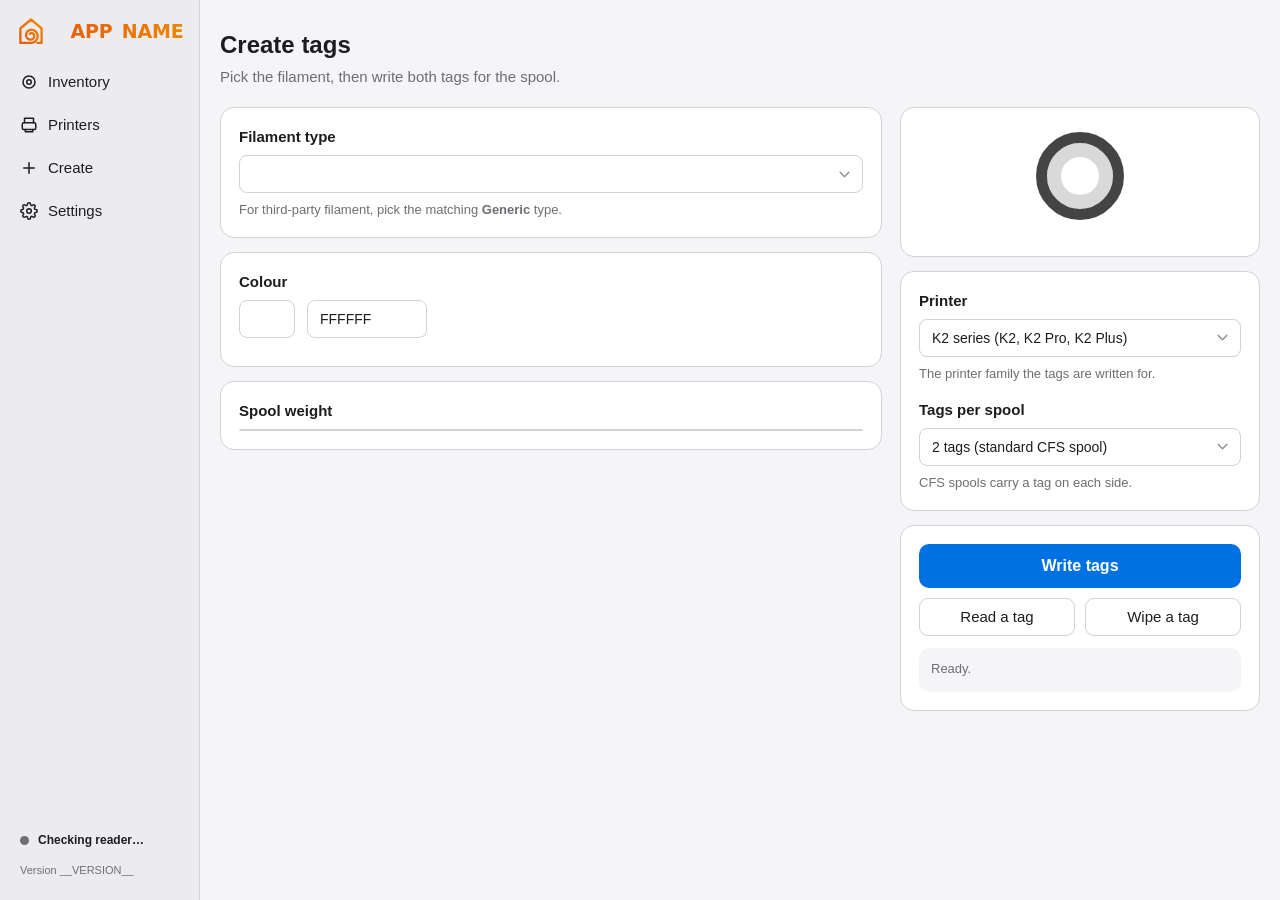
==== web/index.html @ 7357eb87 "2.7.2: Phone access in the self-test; Windows firewall note" ====
<!DOCTYPE html>
<html lang="en"><head><meta charset="utf-8">
<title>__APP_NAME__</title>
<meta name="viewport" content="width=device-width,initial-scale=1">
<link rel="stylesheet" href="style.css?v=__VERSION__">
<link rel="icon" type="image/png" href="img/icon.png">
</head><body><div class="app">
<nav>
  <div class="brand"><svg class="mark" viewBox="252 262 520 520" aria-hidden="true"><defs><linearGradient id="markGrad" x1="0" y1="1" x2="1" y2="0"><stop offset="0" class="g0"/><stop offset="1" class="g1"/></linearGradient></defs><path d="M488.5 579.6 L490.2 577.7 L492.1 575.8 L494.1 574.0 L496.3 572.3 L498.6 570.7 L501.0 569.3 L503.6 568.1 L506.3 567.0 L509.1 566.0 L512.0 565.2 L515.0 564.7 L518.0 564.3 L521.1 564.1 L524.3 564.1 L527.5 564.3 L530.7 564.8 L533.9 565.4 L537.1 566.3 L540.3 567.4 L543.4 568.7 L546.5 570.3 L549.5 572.0 L552.5 574.0 L555.3 576.2 L558.0 578.6 L560.6 581.2 L563.0 583.9 L565.3 586.9 L567.4 590.1 L569.3 593.4 L571.0 596.8 L572.5 600.5 L573.8 604.2 L574.8 608.0 L575.6 612.0 L576.2 616.0 L576.5 620.1 L576.5 624.3 L576.2 628.5 L575.7 632.7 L574.9 636.9 L573.8 641.1 L572.5 645.3 L570.8 649.3 L568.9 653.4 L566.7 657.3 L564.3 661.1 L561.6 664.8 L558.6 668.3 L555.3 671.7 L551.9 674.8 L548.2 677.8 L544.3 680.6 L540.1 683.1 L535.8 685.4 L531.3 687.4 L526.7 689.1 L521.9 690.5 L517.0 691.7 L512.0 692.5 L506.9 693.0 L501.7 693.2 L496.5 693.1 L491.3 692.6 L486.1 691.8 L480.9 690.6 L475.7 689.1 L470.6 687.3 L465.6 685.1 L460.7 682.6 L456.0 679.7 L451.3 676.6 L446.9 673.1 L442.7 669.3 L438.7 665.3 L434.9 660.9 L431.4 656.3 L428.2 651.4 L425.2 646.4 L422.6 641.0 L420.3 635.5 L418.3 629.9 L416.7 624.0 L415.5 618.1 L414.6 612.0 L414.1 605.8 L414.1 599.6 L414.4 593.4 L415.1 587.1 L416.2 580.9 L417.7 574.7 L419.6 568.5 L421.9 562.5 L424.7 556.6 L427.8 550.8 L431.3 545.2 L435.1 539.8 L439.3 534.6 L443.9 529.7 L448.8 525.0 L454.0 520.7 L459.6 516.6 L465.4 512.9 L471.4 509.5 L477.7 506.6 L484.3 504.0 L491.0 501.8 L497.8 500.0 L504.9 498.6 L512.0 497.8 L519.2 497.3 L526.5 497.3 L533.8 497.8 L541.1 498.7 L548.3 500.1 L555.5 502.0 L562.7 504.3 L569.6 507.1 L576.5 510.4 L583.1 514.1 L589.6 518.2 L595.8 522.8 L601.7 527.8 L607.3 533.2 L612.6 538.9 L617.6 545.0 L622.2 551.4 L626.4 558.2 L630.2 565.2 L633.5 572.5 L636.4 580.1 L638.8 587.8 L640.8 595.7 L642.2 603.8 L643.1 612.0 L643.5 620.3 L643.4 628.6 L642.8 636.9 L641.6 645.3 L639.9 653.6 L637.7 661.8 L634.9 669.8 L631.6 677.8 L627.8 685.5 L623.5 693.0 L618.8 700.3 L613.5 707.3 L607.8 714.0 L601.6 720.3 L595.0 726.3 L588.0 731.8 L580.7 737.0 L573.0 741.6 L565.0 745.8 L556.7 749.5 L548.1 752.7 L539.4 755.4 L530.4 757.5 L521.3 759.0 L512.0 760.0 L300 760 L300 470 L512 292 L724 470 L724 760 L640 760"/></svg><span class="word">__APP_NAME__</span></div>
  <button data-view="inventory"><svg viewBox="0 0 24 24" fill="none" stroke="currentColor" stroke-width="2" stroke-linecap="round"><circle cx="12" cy="12" r="8"/><circle cx="12" cy="12" r="3"/></svg>Inventory<span class="badge" id="badge" hidden></span></button>
  <button data-view="printer"><svg viewBox="0 0 24 24" fill="none" stroke="currentColor" stroke-width="2" stroke-linecap="round" stroke-linejoin="round"><path d="M6 9V3h12v6"/><rect x="3" y="9" width="18" height="9" rx="2"/><path d="M7 18v3h10v-3"/></svg>Printers<span class="badge" id="pbadge" hidden></span></button>
  <button data-view="create"><svg viewBox="0 0 24 24" fill="none" stroke="currentColor" stroke-width="2" stroke-linecap="round"><path d="M12 5v14M5 12h14"/></svg>Create</button>
  <button data-view="settings"><svg viewBox="0 0 24 24" fill="none" stroke="currentColor" stroke-width="2" stroke-linecap="round" stroke-linejoin="round"><circle cx="12" cy="12" r="3"/><path d="M19.4 15a1.65 1.65 0 0 0 .33 1.82l.06.06a2 2 0 1 1-2.83 2.83l-.06-.06a1.65 1.65 0 0 0-1.82-.33 1.65 1.65 0 0 0-1 1.51V21a2 2 0 1 1-4 0v-.09A1.65 1.65 0 0 0 9 19.4a1.65 1.65 0 0 0-1.82.33l-.06.06a2 2 0 1 1-2.83-2.83l.06-.06A1.65 1.65 0 0 0 4.68 15a1.65 1.65 0 0 0-1.51-1H3a2 2 0 1 1 0-4h.09A1.65 1.65 0 0 0 4.6 9a1.65 1.65 0 0 0-.33-1.82l-.06-.06a2 2 0 1 1 2.83-2.83l.06.06A1.65 1.65 0 0 0 9 4.6a1.65 1.65 0 0 0 1-1.51V3a2 2 0 1 1 4 0v.09a1.65 1.65 0 0 0 1 1.51 1.65 1.65 0 0 0 1.82-.33l.06-.06a2 2 0 1 1 2.83 2.83l-.06.06A1.65 1.65 0 0 0 19.4 9a1.65 1.65 0 0 0 1.51 1H21a2 2 0 1 1 0 4h-.09a1.65 1.65 0 0 0-1.51 1z"/></svg>Settings</button>
  <button class="support" id="support" hidden title="Support Spoolhouse on Buy Me a Coffee"><img src="img/bmc-button.svg" alt="Buy me a beer"></button>
  <div class="reader" id="reader"><span class="rdot"></span><div><div class="rt">Checking reader…</div><div class="rn"></div></div></div>
  <div class="ver"><button class="verbtn" id="aboutLink" title="About __APP_NAME__">Version __VERSION__</button><button class="updlink" id="updLink" hidden>Update available</button></div>
</nav>

<section class="view" id="view-create"><div class="wrap cwrap">
<h1>Create tags</h1>
<p class="sub">Pick the filament, then write both tags for the spool.</p>
<div class="cgrid">
<div class="cmain">
  <div class="card">
    <label class="h" for="mat">Filament type</label>
    <select id="mat" class="matsel"></select>
    <p class="mute" style="margin:8px 0 0">For third-party filament, pick the matching <b>Generic</b> type.</p>
  </div>

  <div class="card">
    <label class="h">Colour</label>
    <div class="row">
      <input type="color" id="picker" value="#ffffff">
      <input type="text" id="hex" value="FFFFFF" maxlength="7" style="max-width:120px">
      <span class="mute" id="cname"></span>
    </div>
    <div class="swatches" id="sw"></div>
  </div>

  <div class="card">
    <label class="h">Spool weight</label>
    <div class="seg" id="wt"></div>
  </div>
</div>

<div class="cside">
  <div class="card">
    <div class="preview">
      <div class="spool" id="spool"></div>
      <div><div id="sumMat" style="font-weight:600"></div><div class="mute" id="sumRest"></div></div>
    </div>
  </div>

  <div class="card">
    <div class="grid2 csettings">
      <div><label class="h" for="printer">Printer</label>
        <select id="printer"><option value="K2">K2 series (K2, K2 Pro, K2 Plus)</option><option value="K1">K1 series</option><option value="HI">Hi</option></select>
        <p class="mute" style="margin:8px 0 0">The printer family the tags are written for.</p></div>
      <div><label class="h" for="count">Tags per spool</label>
        <select id="count"><option value="2">2 tags (standard CFS spool)</option><option value="1">1 tag</option></select>
        <p class="mute" style="margin:8px 0 0">CFS spools carry a tag on each side.</p></div>
    </div>
  </div>

  <div class="card">
    <button class="big" id="write">Write tags</button>
    <div class="minor"><button id="read">Read a tag</button><button id="fmt">Wipe a tag</button></div>
    <button class="cancel" hidden>Cancel</button>
    <div id="status" class="status mute" style="margin-top:12px">Ready.</div>
    <button class="btn pri" id="addInv" style="width:100%;margin-top:10px" hidden>Add this spool to inventory</button>
  </div>
</div>
</div>
</div></section>

<section class="view" id="view-inventory" hidden><div class="wrap wide">
<div class="head">
  <div><h1>Inventory</h1><p class="sub" style="margin:0">Scan a spool to add it or update what's left.</p></div>
  <div class="actions"><button class="btn" id="shopBtn">Shopping list<span class="badge" id="shopCount" hidden></span></button><button class="btn pri" id="scan">Scan spool</button></div>
</div>
<button class="cancel" hidden style="margin:0 0 10px">Cancel</button>
<div id="istatus" class="status mute" style="margin-bottom:14px" hidden></div>
<div class="statsnote" id="statsNote" hidden><span id="statsNoteText"></span><button class="fclear" id="statsClear">Show all</button></div>
<div class="stats" id="stats">
  <div class="stat"><div class="k">Spools in stock</div><div class="v" id="stCount">0</div><div class="s" id="stCountSub"></div></div>
  <div class="stat"><div class="k">Filament left</div><div class="v" id="stLeft">0 kg</div><div class="s" id="stLeftSub"></div></div>
  <div class="stat"><div class="k">Value left</div><div class="v" id="stValue">—</div><div class="s" id="stValueSub"></div></div>
  <div class="stat"><div class="k">Total spent</div><div class="v" id="stSpent">—</div><div class="s" id="stSpentSub"></div></div>
  <div class="stat"><div class="k">Filament used</div><div class="v" id="stUsed">0 kg</div><div class="s" id="stUsedSub"></div></div>
  <div class="stat"><div class="k">Cost used</div><div class="v" id="stUsedCost">—</div><div class="s" id="stUsedCostSub"></div></div>
</div>
<div class="alerts" id="alerts" hidden>
  <div class="alhead"><h3 id="alTitle">Running low</h3>
    <label class="mute">Alert when a filament drops below<input type="number" id="lowG" min="0" step="50">g</label></div>
  <div id="alertList"></div>
</div>
<div class="toolbar">
  <input type="search" id="q" placeholder="Search type, brand, colour, shop, notes…  (⌘F)">
  <div class="seg" id="mode"><button data-m="spools">Spools</button><button data-m="groups">By filament</button></div>
  <label><input type="checkbox" id="hideEmpty" checked> Hide empty</label>
  <button class="btn" id="selectBtn">Select</button>
</div>
<div class="filters" id="filters"></div>
<div class="chiprow" id="chipRow" hidden><button class="filterchip" id="groupChip"></button></div>
<div class="list" id="list"></div>
<div style="text-align:center;margin-top:12px"><button class="link" id="trashLink" hidden></button></div>
</div></section>

<section class="view" id="view-printer" hidden><div class="wrap xwide">
<div id="pList">
  <div class="head">
    <div><h1>Printers</h1><p class="sub" style="margin:0">Add your Creality printers to see what's loaded and track filament use.</p></div>
    <div class="actions"><button class="btn pri" id="pAdd">+ Add printer</button></div>
  </div>
  <div class="pcards" id="pCards"></div>
</div>
<div id="pDetail" hidden>
  <button class="backlink" id="pBack">‹ All printers</button>
  <div class="head">
    <div><h1 id="pdName">Printer</h1><p class="sub" style="margin:0" id="pdMeta"></p></div>
    <div class="actions"><button class="btn" id="pEdit">Edit</button><button class="btn" id="pRefresh">Refresh</button></div>
  </div>
  <div class="card"><div class="pstatus" id="pStatus" style="margin:0">Connecting…</div></div>
  <div id="pSlots"></div>
  <div class="card" id="pFit">
    <div class="fithead"><label class="h" style="margin:0" id="fitTitle">Will it fit?</label>
      <div class="fitpick"><select id="fitFile"><option value="">Check a print file on the printer…</option></select></div></div>
    <div class="mute" id="fitNote" style="margin-top:8px">Pick a file you've sent to the printer to check your loaded spools have enough of each colour before you start it.</div>
    <div id="fitRows"></div>
    <div id="fitFileBox" hidden>
      <div class="fitsub" id="fitFileTitle"></div>
      <div class="mute" id="fitFileNote"></div>
      <div id="fitFileRows"></div>
    </div>
  </div>
  <div class="card coll" id="pUsageCard" data-key="usage" hidden>
    <button class="collhead" type="button" aria-expanded="false"><svg class="chev" viewBox="0 0 12 8"><path d="M1 1.5l5 5 5-5" fill="none" stroke="currentColor" stroke-width="1.6" stroke-linecap="round" stroke-linejoin="round"/></svg><span class="ct">Recent usage</span><span class="collsum" id="pUsageSum"></span></button>
    <div class="collbody"><div class="scroll"><table class="tbl" id="pUsage"></table></div></div>
  </div>
  <div class="card coll" id="pLogCard" data-key="log" hidden>
    <button class="collhead" type="button" aria-expanded="false"><svg class="chev" viewBox="0 0 12 8"><path d="M1 1.5l5 5 5-5" fill="none" stroke="currentColor" stroke-width="1.6" stroke-linecap="round" stroke-linejoin="round"/></svg><span class="ct">Print log</span><span class="collsum" id="pLogSum"></span></button>
    <div class="collbody">
    <div class="logbar">
      <div class="seg" id="logMode"><button data-m="all">All prints</button><button data-m="needs">Needs attention<span class="cnt" id="logNeeds" hidden></span></button></div>
      <span class="mute" id="logMonth" style="font-size:13px"></span>
      <span class="sp" style="flex:1"></span><button class="fclear" id="pLogRefresh">Refresh</button></div>
    <div class="scroll"><table class="tbl" id="pLog"></table></div>
    <div style="text-align:center;margin-top:10px"><button class="btn sm" id="pLogMore" hidden>Load older prints</button></div>
    <p class="mute" style="margin:10px 0 0">Grams are estimated from filament length (1.75 mm) and the material's density. "From" shows which spools each print was charged to. "Needs attention" lists prints not yet charged to a spool: use Charge to pick the spool(s), or Skip if your spool amounts already include it. Edit fixes any print's charges.</p>
    </div>
  </div>
</div>
</div></section>

<section class="view" id="view-settings" hidden><div class="wrap">
<h1>Settings</h1>
<p class="sub">How the app runs, and keeping your data safe.</p>

<div class="card">
  <label class="h">Running in the background</label>
  <p class="mute" id="appNotNative" style="margin:0" hidden>These options are only available in the app, not in a browser.</p>
  <div class="setrow"><div><div class="stt" data-win="Keep running in the system tray">Keep tracking in the menu bar</div>
    <div class="mute" data-win="Closing the window leaves Spoolhouse running from its icon in the system tray (by the clock), so printer usage keeps coming off your stock. Use Quit in the tray icon's menu to stop it completely.">Closing the window leaves the app running from its icon in the menu bar, so printer usage keeps coming off your stock. Use Quit (⌘Q) to stop it completely.</div></div>
    <label class="switch"><input type="checkbox" id="setMenubar"><span></span></label></div>
  <div class="setrow"><div><div class="stt" data-win="Start with Windows">Open at login</div>
    <div class="mute" id="loginNote" data-win="Starts quietly in the system tray when you sign in to Windows, so tracking never stops.">Starts quietly in the menu bar when you log in to your Mac, so tracking never stops.</div></div>
    <label class="switch"><input type="checkbox" id="setLogin"><span></span></label></div>
</div>

<div class="card">
  <label class="h">Notifications and alerts</label>
  <p class="mute" id="ntNotNative" style="margin:0" hidden>Notifications are available in the app, not in a browser.</p>
  <div id="ntKinds"></div>
  <div class="setrow"><div><div class="stt">CFS humidity limit</div><div class="mute">Warn when a CFS unit's humidity goes above this. Most filament prints best kept below 40–50%.</div></div>
    <div style="display:flex;align-items:center;gap:8px"><input type="number" id="ntHum" min="20" max="90" step="1" style="width:84px"><span class="mute">%</span></div></div>
  <div class="setrow"><div><div class="stt">Test</div><div class="mute" data-win="Notifications come from the Spoolhouse icon in the system tray. If nothing appears, check Settings → System → Notifications, and that Do not disturb is off.">macOS asks once whether __APP_NAME__ may send notifications. If nothing appears, check System Settings → Notifications.</div></div>
    <button class="btn" id="ntTest">Send a test notification</button></div>
</div>

<div class="card">
  <label class="h">Phone access</label>
  <p class="mute" style="margin:0 0 6px" data-win="Use your inventory and printers from the Spoolhouse phone app, over your home Wi-Fi. The connection is encrypted, and only phones you pair can connect. When you switch it on, Windows may ask whether Spoolhouse can use the network: tick &lt;b&gt;Private networks&lt;/b&gt; and click &lt;b&gt;Allow&lt;/b&gt;.">Use your inventory and printers from the Spoolhouse phone app, over your home Wi-Fi.
    The connection is encrypted, and only phones you pair can connect.</p>
  <div class="setrow"><div><div class="stt">Let paired phones connect</div>
    <div class="mute" id="phStatus">Off</div></div>
    <label class="switch"><input type="checkbox" id="phOn"><span></span></label></div>
  <div class="setrow" id="phPairRow" hidden><div><div class="stt">Pair a phone</div>
    <div class="mute">Shows a QR code to scan with the phone app.</div></div>
    <button class="btn" id="phPair">Pair a phone…</button></div>
  <div id="phPhones"></div>
</div>

<div class="card">
  <label class="h">Updates</label>
  <div class="setrow"><div><div class="stt">Check for updates automatically</div>
    <div class="mute">Once a day, asks GitHub whether a newer version is out. Nothing about you or your data is sent.</div></div>
    <label class="switch"><input type="checkbox" id="upAuto"><span></span></label></div>
  <div class="setrow"><div style="min-width:0"><div class="stt">You have version __VERSION__</div><div class="mute" id="upStatus"></div></div>
    <button class="btn" id="upCheck">Check now</button></div>
  <div class="setrow"><div><div class="stt">About __APP_NAME__</div><div class="mute">Credits, licence, source code and how to report a problem.</div></div>
    <button class="btn" id="aboutBtn">About…</button></div>
</div>

<div class="card">
  <label class="h">Automatic backups</label>
  <p class="mute" style="margin:0 0 6px" data-win="Back up to a folder on a schedule: a NAS share, an external drive or a cloud-synced folder. For a NAS, map it as a network drive first (File Explorer → This PC → Map network drive, e.g. \\nas\backups) and tick &quot;Reconnect at sign-in&quot;. Backups pause while it isn't connected and catch up when it is.">Back up to a folder on a schedule: a NAS share, an external drive or a cloud-synced folder. For a NAS, connect to the share in Finder first (Go → Connect to Server, e.g. smb://nas.local/backups) and tick "Remember this password". Backups pause while it isn't connected and catch up when it is.</p>
  <div class="setrow"><div style="min-width:0"><div class="stt">Folder</div><div class="mute" id="bkDir" style="word-break:break-all">Not set</div></div>
    <button class="btn" id="bkChoose">Choose folder…</button></div>
  <div class="setrow"><div><div class="stt">How often</div></div>
    <div style="width:220px"><select id="bkFreq"><option value="off">Off</option><option value="daily">Every day</option><option value="weekly">Every week</option></select></div></div>
  <div class="setrow"><div><div class="stt">Keep</div><div class="mute">Older backups in that folder are removed. Other files are never touched.</div></div>
    <div style="width:220px"><select id="bkKeep"><option value="7">Last 7 backups</option><option value="14">Last 14 backups</option><option value="30">Last 30 backups</option><option value="90">Last 90 backups</option></select></div></div>
  <div class="setrow"><div style="min-width:0"><div class="stt">Status</div><div class="mute" id="bkStatus"></div></div>
    <button class="btn" id="bkRunNow">Back up now</button></div>
</div>

<div class="card">
  <label class="h">Backup and restore</label>
  <div class="setrow"><div><div class="stt">Save a backup</div><div class="mute">A copy of everything (spools, printers, usage and settings) in one file.</div></div>
    <button class="btn" id="bkSave">Save backup…</button></div>
  <div class="setrow"><div><div class="stt">Restore from a backup</div><div class="mute">Replaces your current data. A copy of what you have now is saved first, just in case.</div></div>
    <button class="btn" id="bkRestore">Restore…</button></div>
  <div class="setrow"><div style="min-width:0"><div class="stt">Where your data lives</div><div class="mute" id="bkDb" style="word-break:break-all"></div></div></div>
</div>

<div class="card">
  <label class="h">Export to a spreadsheet</label>
  <div class="setrow"><div><div class="stt">Spools</div><div class="mute">Every spool with its type, colour, amounts, cost and shop (CSV, opens in Excel or Numbers).</div></div>
    <button class="btn" id="exSpools">Export spools…</button></div>
  <div class="setrow"><div><div class="stt">Print usage</div><div class="mute">Every charge from your printers: date, print, spool, grams and cost.</div></div>
    <button class="btn" id="exUsage">Export usage…</button></div>
</div>
</div></section>
</div>

<div class="updcard" id="updCard" role="status" hidden>
  <div class="updtitle" id="updTitle"></div>
  <div class="mute" id="updText"></div>
  <div class="updbtns"><button class="btn sm pri" id="updGet">Download</button><button class="btn sm" id="updLater">Later</button><button class="btn sm" id="updSkip">Skip this version</button></div>
</div>

<div class="selbar" id="selbar" hidden>
  <span class="n" id="selCount">0 selected</span>
  <button class="btn" id="selAll">Select all</button>
  <button class="btn del" id="selDelete" disabled>Delete</button>
  <button class="btn" id="selDone">Done</button>
</div>



<div class="overlay" id="phoneSheet" hidden>
  <div class="sheet pairsheet" role="dialog" aria-modal="true" aria-labelledby="phTitle">
    <h2 id="phTitle">Pair a phone</h2>
    <p class="mute" id="phIntro">In the Spoolhouse phone app, tap <b>Connect to your computer</b> and scan this code.</p>
    <div class="qr" id="phQr"></div>
    <div class="pairmanual mute" id="phManual"></div>
    <p class="pairdone" id="phDone" hidden></p>
    <div class="foot"><span class="sp"></span><button class="btn pri" id="phClose">Close</button></div>
  </div>
</div>

<div class="overlay" id="aboutSheet" hidden>
  <div class="sheet about" role="dialog" aria-modal="true" aria-labelledby="abTitle">
    <img class="abicon" src="img/icon.png" alt="" width="112" height="112">
    <h2 id="abTitle" class="abname">__APP_NAME__</h2>
    <div class="abver">Version __VERSION__</div>
    <p class="abtag">Filament inventory for Creality CFS. Free and open source.</p>
    <div class="ablinks">
      <button class="linkbtn" data-link="site">spoolhouse.app</button>
      <button class="linkbtn" data-link="source">Source code on GitHub</button>
      <button class="linkbtn" data-link="issues">Report a problem</button>
    </div>
    <p class="abcredit">The CFS tag format comes from the reverse-engineering work in
      <button class="linkbtn" data-link="credits">DnG-Crafts/K2-RFID</button>. Thank you!</p>
    <p class="abcredit mute">Licensed under the <button class="linkbtn" data-link="licence">GNU GPL v3.0</button>.
      Not affiliated with or endorsed by Creality.</p>
    <button class="abbmc" id="abSupport" title="Support Spoolhouse on Buy Me a Coffee"><img src="img/bmc-button.svg" alt="Buy me a beer"></button>
    <div class="foot"><span class="sp"></span><button class="btn pri" id="abClose">Close</button></div>
  </div>
</div>

<div class="overlay" id="trashSheet" hidden>
  <div class="sheet" role="dialog" aria-modal="true" aria-labelledby="trTitle" style="max-width:600px">
    <h2 id="trTitle">Recently deleted</h2>
    <div class="mute" id="trSub">Deleted spools stay here for 30 days, then are removed for good. Their print history is kept either way.</div>
    <div id="trRows"></div>
    <div class="foot"><button class="btn danger" id="trEmpty">Delete all now</button><span class="sp"></span>
      <button class="btn" id="trClose">Close</button><button class="btn pri" id="trRestoreAll">Restore all</button></div>
  </div>
</div>

<div class="overlay" id="shopSheet" hidden>
  <div class="sheet" role="dialog" aria-modal="true" aria-labelledby="shTitle" style="max-width:640px">
    <h2 id="shTitle">Shopping list</h2>
    <div class="mute">Filaments running low or recently used up. Set how many to buy, then copy or email the list.</div>
    <div id="shRows"></div>
    <div class="shadd"><div style="flex:1;min-width:0"><select id="shAdd"><option value="">Add another filament…</option></select></div></div>
    <button class="link" id="shShowHidden" style="margin-top:10px" hidden></button>
    <div class="shtotal" id="shTotal"></div>
    <div class="foot"><button class="btn" id="shEmail">Email list</button><span class="sp"></span>
      <button class="btn" id="shClose">Close</button><button class="btn pri" id="shCopy">Copy list</button></div>
  </div>
</div>

<div class="overlay" id="cEditor" hidden>
  <div class="sheet" role="dialog" aria-modal="true" aria-labelledby="ceTitle" style="max-width:560px">
    <h2 id="ceTitle">Charge print</h2>
    <div class="mute" id="ceMeta"></div>
    <p class="mute" style="margin:12px 0 0">Pick the spool this print used. For a multi-colour print, add a row per colour and enter the grams from your slicer.</p>
    <div class="mute" id="ceFrom" style="margin-top:8px;color:var(--acc)"></div>
    <div id="ceRows"></div>
    <button class="link" id="ceAdd" style="margin-top:10px">+ Add another spool</button>
    <div class="csum" id="ceSum"></div>
    <p class="mute" style="margin:10px 0 0">Only charge prints your spools' remaining amounts don't already include. Saving replaces any earlier charges for this print, and those spools get their grams back first.</p>
    <div class="foot"><span class="sp"></span><button class="btn" id="ceCancel">Cancel</button><button class="btn pri" id="ceSave">Save</button></div>
  </div>
</div>

<div class="overlay" id="pEditor" hidden>
  <div class="sheet" role="dialog" aria-modal="true" aria-labelledby="peTitle" style="max-width:460px">
    <h2 id="peTitle">Add printer</h2>
    <div class="mute">The app only reads from the printer. It never sends it commands.</div>
    <div class="field"><label class="h" for="peName">Name</label><input type="text" id="peName" maxlength="60" placeholder="e.g. Richard's printer"></div>
    <div class="field"><label class="h" for="peModel">Model</label><select id="peModel"></select></div>
    <div class="field"><label class="h" for="peHost">IP address</label><input type="text" id="peHost" placeholder="e.g. 192.168.1.50" autocomplete="off" spellcheck="false">
      <div class="mute" style="margin-top:6px">Find it on the printer's touchscreen, under the network settings.</div>
      <button class="btn" id="peTest" style="margin-top:10px">Test connection</button>
      <div class="ptest" id="peTestOut"></div></div>
    <div class="foot"><button class="btn danger" id="peDelete">Delete printer</button><span class="sp"></span>
      <button class="btn" id="peCancel">Cancel</button><button class="btn pri" id="peSave">Save</button></div>
  </div>
</div>

<div class="overlay" id="editor" hidden>
  <div class="sheet" role="dialog" aria-modal="true" aria-labelledby="edTitle">
    <h2 id="edTitle">Spool</h2>
    <div class="mute" id="edSub"></div>
    <div id="eScanWrap" style="margin-top:12px">
      <button class="btn pri" id="eScan" style="width:100%">Scan tag to link</button>
      <div class="mute" id="eScanMsg" style="margin-top:6px">Or fill it in by hand below.</div>
    </div>
    <div class="grid2">
      <div class="field"><label class="h" for="eMat">Filament type</label><select id="eMat" class="matsel"></select></div>
      <div class="field"><label class="h" for="eBrand">Brand</label><input type="text" id="eBrand" list="brands" placeholder="e.g. Polymaker, eSun">
        <datalist id="brands"></datalist></div>
    </div>
    <div class="field"><label class="h">Colour</label>
      <div class="row"><input type="color" id="ePicker"><input type="text" id="eHex" maxlength="7" style="max-width:120px"></div></div>
    <div id="eStockNote"></div>
    <div class="grid2">
      <div class="field"><label class="h" for="eTotal">Spool size (g)</label><input type="number" id="eTotal" min="0" step="1">
        <div class="chips" id="eSizes"></div></div>
      <div class="field"><label class="h" for="eLeft">Remaining (g)</label><input type="number" id="eLeft" min="0" step="0.1">
        <div class="chips"><button data-f="1">Full</button><button data-f=".75">¾</button><button data-f=".5">½</button><button data-f=".25">¼</button><button data-f="0">Empty</button></div></div>
    </div>
    <input type="range" id="eRange" min="0" max="1000" step="1" aria-label="Remaining">
    <div class="weigh">
      <label class="h" style="margin-bottom:6px">Weigh it</label>
      <div class="grid2">
        <div><div class="lbl">Scale reading (g)</div><input type="number" id="eGross" min="0" step="1" placeholder="e.g. 812"></div>
        <div><div class="lbl">Empty spool (g)</div><input type="number" id="eTare" min="0" step="1"></div>
      </div>
      <div class="mute" id="eWeighOut" style="margin-top:8px"></div>
      <button class="link" id="eTareDefault" style="margin-top:6px">Use this empty-spool weight for new spools</button>
    </div>
    <div class="grid2">
      <div class="field"><label class="h" for="eCost">Cost</label><input type="number" id="eCost" min="0" step="0.01" placeholder="0.00"></div>
      <div class="field"><label class="h" for="eDate">Purchased</label><input type="date" id="eDate"></div>
    </div>
    <div class="field"><label class="h" for="eSource">Where from</label><input type="text" id="eSource" list="sources" placeholder="e.g. Amazon, Creality store">
      <datalist id="sources"></datalist></div>
    <div class="field"><label class="h" for="eNotes">Notes</label><textarea id="eNotes" placeholder="Optional"></textarea></div>
    <div class="foot"><button class="btn danger" id="eDelete">Delete</button><span class="sp"></span>
      <button class="btn" id="eClose">Close</button><button class="btn pri" id="eSave">Save</button></div>
  </div>
</div>

<script>window.CFS_CONFIG=__CONFIG__;</script>
<script src="js/core.js?v=__VERSION__"></script>
<script src="js/create.js?v=__VERSION__"></script>
<script src="js/inventory.js?v=__VERSION__"></script>
<script src="js/printers.js?v=__VERSION__"></script>
<script src="js/settings.js?v=__VERSION__"></script>
<script src="js/updates.js?v=__VERSION__"></script>
<script src="js/about.js?v=__VERSION__"></script>
<script src="js/phone.js?v=__VERSION__"></script>
<script src="js/printlog.js?v=__VERSION__"></script>
<script src="js/printer-edit.js?v=__VERSION__"></script>
<script src="js/main.js?v=__VERSION__"></script>
</body></html>
---- web/style.css ----
/* Spoolhouse - all styling. Colours are tokens on :root, with dark-mode overrides. */
:root{--bg:#f5f5f7;--side:#ececef;--card:#fff;--ink:#1d1d1f;--mute:#6e6e73;--line:#d2d2d7;--acc:#0071e3;--ok:#1a7f37;--bad:#c62828;--track:#e5e5ea;
  --ctl:38px;--ctl-sm:32px;color-scheme:light dark}
@media (prefers-color-scheme:dark){:root{--bg:#161617;--side:#1d1d1f;--card:#232325;--ink:#f5f5f7;--mute:#a1a1a6;--line:#3a3a3c;--track:#3a3a3c;--ok:#3fb950;--bad:#ff6b5e}}
*{box-sizing:border-box}html,body{height:100%}
body{margin:0;font:15px/1.4 -apple-system,BlinkMacSystemFont,"Segoe UI",sans-serif;background:var(--bg);color:var(--ink)}
.app{display:grid;grid-template-columns:200px 1fr;height:100%}
nav{background:var(--side);border-right:1px solid var(--line);padding:18px 10px;display:flex;flex-direction:column;gap:4px}
/* the One Strand mark and the name in the icon's orange; deeper in light mode so it stays readable */
:root{--brand0:#E8590C;--brand1:#F08C00}
@media (prefers-color-scheme:dark){:root{--brand0:#FF7A3D;--brand1:#FFC24B}}
nav .brand{display:flex;align-items:center;gap:8px;padding:0 8px 14px}
nav .brand .mark{width:26px;height:26px;flex:none}
nav .brand .mark path{fill:none;stroke:url(#markGrad);stroke-width:46;stroke-linecap:round;stroke-linejoin:round}
nav .brand .g0{stop-color:var(--brand0)} nav .brand .g1{stop-color:var(--brand1)}
nav .brand .word{font:800 19px/1 ui-rounded,"SF Pro Rounded",system-ui,sans-serif;letter-spacing:-.2px;
  background:linear-gradient(100deg,var(--brand0),var(--brand1));-webkit-background-clip:text;background-clip:text;color:transparent}
nav button{display:flex;align-items:center;gap:10px;width:100%;padding:9px 10px;border:0;border-radius:8px;background:transparent;color:var(--ink);font:inherit;text-align:left;cursor:pointer}
nav button:hover{background:rgba(127,127,127,.12)}
nav button.on{background:var(--acc);color:#fff}
nav button svg{width:18px;height:18px;flex:none}
nav .reader{padding:10px;margin-top:auto;font-size:12px;color:var(--mute);display:flex;gap:9px;align-items:flex-start}
nav .reader .rdot{width:9px;height:9px;border-radius:50%;flex:none;margin-top:4px;background:var(--mute)}
nav .reader.on .rdot{background:var(--ok);box-shadow:0 0 0 3px color-mix(in srgb,var(--ok) 22%,transparent)}
nav .reader.off .rdot{background:var(--bad)}
nav .reader.stuck .rdot{background:#d97706}
nav .reader .rt{font-weight:600;color:var(--ink)}
nav .reader.off .rt{color:var(--bad)}
nav .reader.stuck .rt{color:#d97706}
.toast{position:fixed;right:20px;bottom:20px;z-index:50;display:flex;align-items:center;gap:10px;padding:11px 16px;border-radius:12px;
  background:var(--card);border:1px solid var(--line);box-shadow:0 12px 30px rgba(0,0,0,.28);font-size:14px;font-weight:500;animation:rise2 .2s ease-out}
.toast .rdot{width:9px;height:9px;border-radius:50%}
@keyframes rise2{from{transform:translateY(16px);opacity:0}to{transform:none;opacity:1}}
nav .support:not([hidden])+.reader{margin-top:0}
/* Buy Me a Coffee's own generated button (their cup, font and yellow), shown as-is */
nav .support{margin-top:auto;padding:0;border:0;background:none;justify-content:center}
nav .support img,.abbmc img{display:block;width:100%;max-width:180px;height:auto}
nav .support:hover,.abbmc:hover{background:none;filter:brightness(1.04)}
nav .ver{padding:0 10px 4px;font-size:11px;color:var(--mute)}

.view{overflow-y:auto;height:100%}
.view[hidden]{display:none}
.wrap{max-width:640px;margin:0 auto;padding:28px 20px 40px}
.wide{max-width:1100px}
.xwide{max-width:1600px}
h1{font-size:24px;margin:0 0 4px}.sub{color:var(--mute);margin:0 0 20px}
.card{background:var(--card);border:1px solid var(--line);border-radius:14px;padding:18px;margin-bottom:14px}
label.h{display:block;font-weight:600;margin:0 0 8px}
/* one look for every form control: same height, border, radius and padding */
select,input[type=text],input[type=number],input[type=date],input[type=search],textarea{
  width:100%;box-sizing:border-box;border:1px solid var(--line);border-radius:8px;background-color:var(--card);
  color:var(--ink);font:inherit;font-size:14px;margin:0}
select,input[type=text],input[type=number],input[type=date],input[type=search]{height:var(--ctl);padding:0 12px;line-height:normal}
textarea{resize:vertical;min-height:72px;padding:10px 12px}
select{-webkit-appearance:none;appearance:none;padding-right:34px;cursor:pointer;text-overflow:ellipsis;white-space:nowrap;
  background-image:url("data:image/svg+xml,%3Csvg xmlns='http://www.w3.org/2000/svg' viewBox='0 0 12 8'%3E%3Cpath d='M1 1.5l5 5 5-5' fill='none' stroke='%238e8e93' stroke-width='1.6' stroke-linecap='round' stroke-linejoin='round'/%3E%3C/svg%3E");
  background-repeat:no-repeat;background-position:right 12px center;background-size:11px 7px}
select.sm,input.sm{height:var(--ctl-sm);font-size:13px;padding:0 10px}
select.sm{padding-right:28px;background-position:right 10px center}
input[type=number]{-moz-appearance:textfield}
input[type=number]::-webkit-inner-spin-button,input[type=number]::-webkit-outer-spin-button{-webkit-appearance:none;margin:0}
input[type=date]::-webkit-datetime-edit{padding:0}
input[type=date]::-webkit-calendar-picker-indicator{opacity:.6;cursor:pointer}
input[type=search]::-webkit-search-decoration{-webkit-appearance:none}
input::placeholder,textarea::placeholder{color:var(--mute);opacity:.8}
select:focus,input:focus,textarea:focus{outline:none;border-color:var(--acc);box-shadow:0 0 0 3px color-mix(in srgb,var(--acc) 25%,transparent)}
input[type=checkbox]{accent-color:var(--acc);width:15px;height:15px;margin:0;flex:none}
.row{display:flex;gap:12px;align-items:center}
.grid2{display:grid;grid-template-columns:1fr 1fr;gap:14px}
.swatches{display:grid;grid-template-columns:repeat(12,1fr);gap:6px;margin-top:10px}
/* Create: one column when narrow; on wide windows the choices sit left and a summary panel
   (preview, printer/tags, Write) stays in view on the right. Sized by Create's own width. */
.cwrap{max-width:1180px;container-type:inline-size}
.cgrid{display:grid;grid-template-columns:minmax(0,1fr);gap:0 18px;align-items:start}
.cmain,.cside{min-width:0}
.cmain{container-type:inline-size}
@container (min-width:760px){
  .cgrid{grid-template-columns:minmax(0,1fr) 300px}
  .cside{position:sticky;top:16px}
  .cside .csettings{grid-template-columns:1fr;gap:16px}
  .cside .preview{flex-direction:column;text-align:center;gap:12px;padding:6px 0}
  .cside .spool{width:88px;height:88px;border-width:11px;box-shadow:inset 0 0 0 14px rgba(0,0,0,.15)}
}
@container (min-width:1000px){.cgrid{grid-template-columns:minmax(0,1fr) 360px}}
/* swatches follow the width of the choices column */
@container (max-width:520px){.swatches{grid-template-columns:repeat(8,1fr)}}
@container (max-width:340px){.swatches{grid-template-columns:repeat(6,1fr)}}
.sw{aspect-ratio:1;border-radius:6px;border:1px solid var(--line);cursor:pointer}
.sw.sel{outline:2px solid var(--acc);outline-offset:2px}
input[type=color]{width:56px;height:var(--ctl);box-sizing:border-box;border:1px solid var(--line);border-radius:8px;background:var(--card);padding:4px;cursor:pointer;flex:none;-webkit-appearance:none;appearance:none}
input[type=color]::-webkit-color-swatch-wrapper{padding:0}
input[type=color]::-webkit-color-swatch{border:none;border-radius:5px}
.seg{display:flex;border:1px solid var(--line);border-radius:9px;overflow:hidden}
.seg button{flex:1;height:calc(var(--ctl) - 2px);padding:0;border:0;font-size:14px;background:transparent;color:var(--ink);font:inherit;cursor:pointer;border-right:1px solid var(--line)}
.seg button:last-child{border-right:0}.seg button.on{background:var(--acc);color:#fff}
.preview{display:flex;align-items:center;gap:14px}
.spool{width:64px;height:64px;border-radius:50%;border:8px solid #444;box-shadow:inset 0 0 0 10px rgba(0,0,0,.15);flex:none}
.big{width:100%;padding:13px;font-family:inherit;font-weight:600;font-size:16px;border:0;border-radius:10px;background:var(--acc);color:#fff;cursor:pointer}
.btn{height:var(--ctl);display:inline-flex;align-items:center;justify-content:center;gap:6px;padding:0 14px;border:1px solid var(--line);border-radius:9px;background:var(--card);color:var(--ink);font:inherit;font-size:14px;cursor:pointer;white-space:nowrap;box-sizing:border-box}
.btn.pri{background:var(--acc);border-color:var(--acc);color:#fff;font-weight:600}
.btn.danger{color:var(--bad);border-color:var(--bad);background:transparent}
.big:disabled,.btn:disabled{opacity:.5;cursor:default}
.minor{display:flex;gap:10px;margin-top:10px}.minor button{flex:1;height:var(--ctl);padding:0 12px;font-size:14px;border:1px solid var(--line);border-radius:9px;background:var(--card);color:var(--ink);font:inherit;cursor:pointer}
.status{min-height:44px;padding:12px;border-radius:10px;background:var(--bg);font-weight:500}
.ok{color:var(--ok)}.bad{color:var(--bad)}.mute{color:var(--mute);font-size:13px}
.cancel{width:100%;margin-top:10px;height:var(--ctl);padding:0 12px;font-size:14px;border:1px solid var(--bad);border-radius:9px;background:transparent;color:var(--bad);font:inherit;cursor:pointer}
.cancel[hidden],[hidden]{display:none!important}
details{margin-top:10px}summary{cursor:pointer;color:var(--mute)}
/* inventory */
.head{display:flex;align-items:flex-end;justify-content:space-between;gap:12px;flex-wrap:wrap;margin-bottom:16px}
.head .actions{display:flex;gap:8px}
/* two rows of three: what's left on top, what's been used underneath; one row of six when wide */
.stats{display:grid;grid-template-columns:repeat(3,1fr);gap:10px;margin-bottom:14px}
@media (min-width:1360px){.stats{grid-template-columns:repeat(6,1fr)}}
.stat{background:var(--card);border:1px solid var(--line);border-radius:12px;padding:12px 14px}
.stat .k{font-size:12px;color:var(--mute)}.stat .v{font-size:20px;font-weight:650;margin-top:2px;font-variant-numeric:tabular-nums}
.toolbar{display:flex;gap:10px;align-items:center;margin-bottom:10px}
.toolbar input[type=search]{flex:1}
.toolbar label{display:flex;gap:6px;align-items:center;color:var(--mute);font-size:13px;white-space:nowrap}
.list{background:var(--card);border:1px solid var(--line);border-radius:14px;overflow:hidden}
.item{display:grid;grid-template-columns:36px 1fr 190px 80px;gap:14px;align-items:center;padding:12px 16px;border-bottom:1px solid var(--line);cursor:pointer}
.item:last-child{border-bottom:0}.item:hover{background:rgba(127,127,127,.07)}
.item.empty{opacity:.5}
.dot{width:32px;height:32px;border-radius:50%;border:5px solid #444;box-shadow:inset 0 0 0 4px rgba(0,0,0,.12)}
.badge{margin-left:auto;min-width:20px;padding:1px 7px;border-radius:999px;background:#d97706;color:#fff;font-size:12px;font-weight:700;text-align:center}
nav button.on .badge{background:#fff;color:var(--acc)}
.alerts{background:var(--card);border:1px solid var(--line);border-radius:14px;padding:14px 16px;margin-bottom:14px}
.alerts.warn{border-color:#d97706}
.alhead{display:flex;justify-content:space-between;align-items:center;gap:12px;flex-wrap:wrap}
.alhead h3{margin:0;font-size:15px}
.alhead input{width:84px;display:inline-block;height:var(--ctl-sm);font-size:13px;padding:0 10px;margin:0 6px}
.alert{display:flex;align-items:center;gap:12px;padding:9px 0;border-top:1px solid var(--line);cursor:pointer;margin-top:10px}
.alert+.alert{margin-top:0}
.alert .dot{width:24px;height:24px;border-width:4px}
.alert .what{flex:1;font-weight:600}.alert .qty{font-size:13px;color:#d97706;font-variant-numeric:tabular-nums}.alert .qty.out{color:var(--bad)}
.weigh{background:var(--bg);border-radius:10px;padding:12px 14px;margin-top:14px}
.weigh .grid2{gap:10px}
.weigh .lbl{font-size:12px;color:var(--mute);margin-bottom:4px}
.link{border:0;background:none;color:var(--acc);font:inherit;font-size:13px;cursor:pointer;padding:0}
.stat .s{font-size:12px;color:var(--mute);margin-top:2px}
.toolbar .seg{flex:none;height:var(--ctl);box-sizing:border-box}.toolbar .seg button{padding:0 14px;font-size:13px;white-space:nowrap;height:100%}
.filterchip{display:inline-flex;align-items:center;gap:8px;padding:6px 10px;border-radius:999px;background:var(--acc);color:#fff;font-size:13px;margin-bottom:10px;border:0;font:inherit;cursor:pointer}
.qty-note{font-size:12px;color:var(--mute);margin-top:6px}

.addbtn{padding:6px 10px;border:1px solid var(--acc);border-radius:8px;background:transparent;color:var(--acc);font:inherit;font-size:13px;font-weight:600;cursor:pointer;white-space:nowrap}
.addbtn:hover{background:var(--acc);color:#fff}
.chiprow{display:flex;gap:8px;align-items:center;margin-bottom:10px}.chiprow .filterchip{margin:0}
.list.selecting .item{grid-template-columns:26px 36px 1fr 190px 80px}
.list.selecting .item.grp{grid-template-columns:26px 36px 1fr 190px 80px}
.list.selecting .addbtn{display:none}
.check{width:22px;height:22px;border-radius:50%;border:2px solid var(--line);display:grid;place-items:center}
.list.entering .check{animation:pop .18s ease-out}
.list.selecting{margin-bottom:84px}
.check svg{width:14px;height:14px;opacity:0}
.item.picked{background:color-mix(in srgb,var(--acc) 10%,transparent)}
.item.picked .check{background:var(--acc);border-color:var(--acc)}.item.picked .check svg{opacity:1}
@keyframes pop{from{transform:scale(.3);opacity:0}to{transform:scale(1);opacity:1}}
.selbar{position:fixed;left:50%;bottom:22px;transform:translateX(-50%);display:flex;align-items:center;gap:8px;padding:8px 8px 8px 18px;background:var(--card);border:1px solid var(--line);border-radius:999px;box-shadow:0 10px 30px rgba(0,0,0,.25);z-index:5;animation:rise .2s ease-out;white-space:nowrap}
.selbar .n{font-weight:600;margin-right:6px;font-variant-numeric:tabular-nums}
.selbar .btn{border-radius:999px;height:var(--ctl-sm);padding:0 14px;font-size:13px}
.selbar .btn.del{background:var(--bad);border-color:var(--bad);color:#fff;font-weight:600}
@keyframes rise{from{transform:translate(-50%,30px);opacity:0}to{transform:translate(-50%,0);opacity:1}}
#selectBtn.on{background:var(--acc);border-color:var(--acc);color:#fff}
@media (max-width:720px){.list.selecting .item,.list.selecting .item.grp{grid-template-columns:26px 36px 1fr 110px}}
.filters{display:flex;gap:8px;flex-wrap:wrap;align-items:center;margin-bottom:10px}
.fbtn{position:relative}
.fbtn>button{display:inline-flex;align-items:center;gap:6px;padding:6px 12px;border:1px solid var(--line);border-radius:999px;background:var(--card);color:var(--ink);font:inherit;font-size:13px;cursor:pointer;white-space:nowrap}
.fbtn>button::after{content:"";width:6px;height:6px;border-right:1.5px solid currentColor;border-bottom:1.5px solid currentColor;transform:rotate(45deg) translateY(-2px);opacity:.7}
.fbtn>button.on{background:var(--acc);border-color:var(--acc);color:#fff}
.pop{position:absolute;top:calc(100% + 6px);left:0;min-width:220px;max-height:320px;overflow-y:auto;background:var(--card);border:1px solid var(--line);border-radius:12px;box-shadow:0 12px 30px rgba(0,0,0,.25);padding:6px;z-index:6;animation:pop .14s ease-out;transform-origin:top left}
.pop label{display:flex;align-items:center;gap:10px;padding:7px 8px;border-radius:7px;cursor:pointer;font-size:14px}
.pop label:hover{background:rgba(127,127,127,.12)}
.pop .cnt{margin-left:auto;color:var(--mute);font-size:12px;font-variant-numeric:tabular-nums}
.pop .sw2{width:14px;height:14px;border-radius:50%;border:1px solid var(--line);flex:none}
.pop .empty{padding:10px;color:var(--mute);font-size:13px}
.fclear{border:0;background:none;color:var(--acc);font:inherit;font-size:13px;cursor:pointer}
.fcount{color:var(--mute);font-size:13px;margin-left:auto}
.statsnote{display:flex;align-items:center;gap:10px;font-size:13px;color:var(--acc);margin:0 0 8px;font-weight:500}
.stats.filtered .stat{border-color:color-mix(in srgb,var(--acc) 55%,var(--line))}
.btn.sm{height:var(--ctl-sm);font-size:13px;padding:0 10px;border-radius:8px}
.logbar{display:flex;align-items:center;gap:10px;flex-wrap:wrap;margin-bottom:8px}
.logbar .seg{height:var(--ctl-sm)}.logbar .seg button{height:100%;padding:0 12px;font-size:13px;white-space:nowrap}
.logbar .cnt{display:inline-block;min-width:18px;padding:0 6px;margin-left:6px;border-radius:999px;background:#d97706;color:#fff;font-size:11px;font-weight:700;line-height:18px}
.tbl tr.needs td{background:color-mix(in srgb,#d97706 7%,transparent)}
.acts{display:flex;gap:6px;margin-top:6px;flex-wrap:wrap}
.crow{display:grid;grid-template-columns:24px 1fr 96px 24px 32px;gap:8px;align-items:center;margin-top:8px}
.crow .dot{width:22px;height:22px;border-width:4px}
.crow .x{border:0;background:none;color:var(--mute);font-size:20px;cursor:pointer;line-height:1}
.csum{margin-top:12px;font-size:13px;font-weight:600}
.csum.ok{color:var(--ok)}.csum.part{color:#d97706}.csum.over{color:var(--bad)}
/* searchable filament picker */
.combo{position:relative}
.combo>select{display:none}
.combo-btn{width:100%;height:var(--ctl);box-sizing:border-box;display:flex;align-items:center;gap:8px;padding:0 34px 0 12px;
  border:1px solid var(--line);border-radius:8px;background-color:var(--card);color:var(--ink);font:inherit;font-size:14px;text-align:left;cursor:pointer;
  background-image:url("data:image/svg+xml,%3Csvg xmlns='http://www.w3.org/2000/svg' viewBox='0 0 12 8'%3E%3Cpath d='M1 1.5l5 5 5-5' fill='none' stroke='%238e8e93' stroke-width='1.6' stroke-linecap='round' stroke-linejoin='round'/%3E%3C/svg%3E");
  background-repeat:no-repeat;background-position:right 12px center;background-size:11px 7px}
.combo-btn:focus{outline:none;border-color:var(--acc);box-shadow:0 0 0 3px color-mix(in srgb,var(--acc) 25%,transparent)}
.combo-btn .nm{white-space:nowrap;overflow:hidden;text-overflow:ellipsis}
.combo-btn .grp,.combo-opt .grp{font-size:11px;font-weight:600;color:var(--mute);padding:1px 7px;border-radius:999px;background:rgba(127,127,127,.14);flex:none}
.combo-pop{position:absolute;top:calc(100% + 4px);left:0;right:0;z-index:30;background:var(--card);border:1px solid var(--line);border-radius:12px;
  box-shadow:0 14px 34px rgba(0,0,0,.28);padding:8px;animation:pop .12s ease-out;transform-origin:top center}
.combo-pop input{height:var(--ctl-sm);font-size:13px}
.combo-list{max-height:300px;overflow-y:auto;margin-top:6px}
.combo-pop.plain .combo-list{margin-top:0}
.combo-h{font-size:11px;font-weight:700;color:var(--mute);text-transform:uppercase;letter-spacing:.05em;padding:8px 10px 4px}
.combo-opt{display:flex;align-items:center;gap:8px;padding:7px 10px;border-radius:7px;cursor:pointer;font-size:14px}
.combo-opt.active{background:color-mix(in srgb,var(--acc) 16%,transparent)}
.combo-opt.sel::after{content:"✓";margin-left:auto;color:var(--acc);font-weight:700}
.combo-opt .code{font-size:11px;color:var(--mute);margin-left:auto;font-variant-numeric:tabular-nums}
.combo-opt.sel .code{margin-left:8px}
.combo-opt mark{background:none;color:var(--acc);font-weight:700}
.combo-empty{padding:12px 10px;color:var(--mute);font-size:13px}
/* collapsible sections on the printer page */
.coll{padding:0}
.collhead{width:100%;display:flex;align-items:center;gap:10px;padding:16px 18px;border:0;background:none;color:var(--ink);font:inherit;cursor:pointer;text-align:left;border-radius:14px}
.collhead:hover{background:rgba(127,127,127,.06)}
.collhead:focus-visible{outline:2px solid var(--acc);outline-offset:-2px}
.collhead .chev{width:12px;height:8px;color:var(--mute);transform:rotate(-90deg);transition:transform .15s;flex:none}
.coll.open .collhead .chev{transform:none}
.collhead .ct{font-weight:600}
.collsum{margin-left:auto;font-size:13px;color:var(--mute);display:flex;gap:8px;align-items:center}
.collsum .warn{color:#d97706;font-weight:600}
.collbody{display:none;padding:0 18px 18px}
.coll.open .collbody{display:block}
/* settings */
.setrow{display:flex;align-items:center;justify-content:space-between;gap:20px;padding:12px 0;border-top:1px solid var(--line)}
.setrow:first-of-type{border-top:0}
.card>.h+.setrow,.card>.h+p+.setrow{border-top:0}
#bkStatus.warn{color:#d97706;font-weight:600}
.setrow .stt{font-weight:600;margin-bottom:2px}
.switch{position:relative;width:44px;height:26px;flex:none}
.switch input{position:absolute;opacity:0;width:100%;height:100%;margin:0;cursor:pointer;z-index:1}
.switch span{position:absolute;inset:0;border-radius:999px;background:var(--track);transition:background .15s}
.switch span::after{content:"";position:absolute;top:3px;left:3px;width:20px;height:20px;border-radius:50%;background:#fff;box-shadow:0 1px 3px rgba(0,0,0,.3);transition:transform .15s}
.switch input:checked+span{background:var(--ok)}
.switch input:checked+span::after{transform:translateX(18px)}
.switch input:disabled+span{opacity:.45}
.switch input:focus-visible+span{outline:2px solid var(--acc);outline-offset:2px}
.pgroup .ghead span.humid{color:#d97706;font-weight:600}
.toastbtn{margin-left:6px;border:0;background:none;color:var(--acc);font:inherit;font-weight:700;cursor:pointer;padding:2px 4px}
/* shopping list */
#shopBtn .badge{margin-left:8px;min-width:18px;line-height:18px;padding:0 6px;font-size:11px}
.shrow{display:grid;grid-template-columns:28px minmax(0,1fr) auto 28px;gap:12px;align-items:center;padding:12px 0;border-top:1px solid var(--line)}
#shRows .shrow:first-child{margin-top:12px}
.shrow.hid{opacity:.5}
.shrow .dot{width:26px;height:26px;border-width:5px}
.shrow .sn{font-weight:600;white-space:nowrap;overflow:hidden;text-overflow:ellipsis}
.shrow .sm{font-size:12px;color:var(--mute)}
.shrow .sm .out{color:var(--bad);font-weight:600}.shrow .sm .low{color:#d97706;font-weight:600}
.qtyctl{display:flex;align-items:center;border:1px solid var(--line);border-radius:8px;overflow:hidden;height:var(--ctl-sm)}
.qtyctl button{width:30px;height:100%;border:0;background:transparent;color:var(--ink);font:inherit;font-size:16px;cursor:pointer}
.qtyctl button:hover{background:rgba(127,127,127,.12)}
.qtyctl span{min-width:28px;text-align:center;font-weight:600;font-variant-numeric:tabular-nums}
.shrow .x{border:0;background:none;color:var(--mute);font-size:20px;cursor:pointer}
.shadd{display:flex;gap:8px;margin-top:14px}
.shtotal{margin-top:14px;font-weight:600;font-variant-numeric:tabular-nums}
.shempty{padding:24px 0 8px;color:var(--mute);text-align:center}
/* will it fit? */
.fitsub{font-weight:600;margin-top:18px;padding-top:14px;border-top:1px solid var(--line)}
#fitFileNote{margin-top:4px}
.fithead{display:flex;align-items:center;justify-content:space-between;gap:14px;flex-wrap:wrap}
.fitpick{width:min(420px,100%)}
.fitrow{display:grid;grid-template-columns:26px minmax(0,1fr) auto auto;gap:12px;align-items:center;padding:10px 0;border-top:1px solid var(--line);margin-top:10px}
.fitrow+.fitrow{margin-top:0}
.fitrow .dot{width:24px;height:24px;border-width:4px}
.fitrow .fn{font-weight:600;white-space:nowrap;overflow:hidden;text-overflow:ellipsis}
.fitrow .fm{font-size:12px;color:var(--mute)}
.fitrow .fstock{font-size:12px;font-weight:600;margin-top:3px}
.fitrow .fstock.yes{color:var(--ok)}.fitrow .fstock.part{color:#d97706}.fitrow .fstock.none{color:var(--bad)}
.fitrow .fq{font-size:13px;color:var(--mute);text-align:right;font-variant-numeric:tabular-nums;white-space:nowrap}
.fpill{font-size:11px;font-weight:700;padding:3px 9px;border-radius:999px;white-space:nowrap}
.fpill.ok{background:color-mix(in srgb,var(--ok) 18%,transparent);color:var(--ok)}
.fpill.tight{background:color-mix(in srgb,#d97706 18%,transparent);color:#d97706}
.fpill.short{background:var(--bad);color:#fff}
.fpill.unknown{background:rgba(127,127,127,.16);color:var(--mute)}
#pFit.fitbad{border-color:var(--bad)}
/* printers list */
.pcards{display:grid;grid-template-columns:repeat(auto-fill,minmax(300px,1fr));gap:14px}
.pcard{background:var(--card);border:1px solid var(--line);border-radius:16px;padding:16px;cursor:pointer;display:flex;flex-direction:column;gap:12px;transition:border-color .15s}
.pcard:hover{border-color:var(--acc)}
.pcard .ptop{display:flex;align-items:center;gap:12px}
.pcard .pico{width:44px;height:44px;border-radius:12px;background:color-mix(in srgb,var(--acc) 14%,transparent);color:var(--acc);display:grid;place-items:center;flex:none}
.pcard .pico svg{width:24px;height:24px}
.pcard .pname{font-weight:650;font-size:16px;white-space:nowrap;overflow:hidden;text-overflow:ellipsis}
.pcard .pmeta{font-size:12px;color:var(--mute)}
.pcard .pstate{margin-left:auto;align-self:flex-start;font-size:11px;font-weight:700;padding:3px 9px;border-radius:999px;white-space:nowrap}
.pstate.online{background:color-mix(in srgb,var(--ok) 18%,transparent);color:var(--ok)}
.pstate.offline{background:color-mix(in srgb,var(--bad) 15%,transparent);color:var(--bad)}
.pstate.printing{background:var(--acc);color:#fff}
.pstate.checking{background:rgba(127,127,127,.15);color:var(--mute)}
.pcard .pdots{display:flex;gap:6px;min-height:22px;align-items:center}
.pcard .pdots i{width:20px;height:20px;border-radius:50%;border:3px solid #444;display:block}
.pcard .pdots i.on{outline:2px solid var(--acc);outline-offset:2px}
.pcard .pfoot{font-size:12px;color:var(--mute);display:flex;justify-content:space-between;gap:8px}
.pcard .pfoot .warn{color:#d97706;font-weight:600}
.pcard .pfoot .good{color:var(--ok);font-weight:600}
.pcard.add{border-style:dashed;align-items:center;justify-content:center;color:var(--acc);font-weight:600;min-height:150px;flex-direction:row}
.backlink{border:0;background:none;color:var(--acc);font:inherit;font-size:14px;cursor:pointer;padding:0;margin-bottom:10px}
.ptest{font-size:13px;margin-top:8px}
/* printer */
.pconn{display:flex;gap:10px;align-items:center;flex-wrap:wrap}
.pconn input{max-width:220px}
.pstatus{font-size:13px;color:var(--mute);margin-top:10px}
.pstatus.bad{color:var(--bad)}
/* units flow side by side when the window is wide enough, and wrap when it isn't */
#pSlots{display:flex;flex-wrap:wrap;gap:16px 20px;margin-bottom:16px;align-items:stretch}
.pgroup{container-type:inline-size;display:flex;flex-direction:column;min-width:0}
.pgroup.cfs{flex:4 1 740px}
.pgroup.ext{flex:1 1 180px;max-width:320px}
.pgroup .slots{flex:1}
.pgroup .ghead{display:flex;align-items:baseline;gap:10px;margin:0 2px 8px}
.pgroup .ghead h3{margin:0;font-size:15px}
.pgroup .ghead span{font-size:12px;color:var(--mute)}
.slots{display:grid;grid-template-columns:repeat(4,minmax(0,1fr));gap:12px}
.slots.one{grid-template-columns:1fr}
/* a CFS unit is 4 across, or 2 x 2 when its own space is narrow - never 3 + 1 */
@container (max-width:739px){.slots{grid-template-columns:repeat(2,minmax(0,1fr))}}
@container (max-width:260px){.slots{grid-template-columns:1fr}}
.slot{background:var(--card);border:1px solid var(--line);border-radius:14px;padding:12px 14px 14px;display:flex;flex-direction:column;gap:8px;min-width:0}
.slot.printing{border-color:var(--acc);box-shadow:0 0 0 1px var(--acc) inset}
.slot.unlinked{border-color:#d97706}
.slot .shead{display:flex;align-items:center;justify-content:space-between;gap:8px;height:20px;white-space:nowrap}
.slot .ttl{font-size:12px;font-weight:600;color:var(--mute);text-transform:uppercase;letter-spacing:.04em}
.slot .sbody{display:flex;align-items:center;gap:10px;min-height:40px}
.slot .sbody .dot{width:34px;height:34px;flex:none}
.slot .sbody .dot.nodot{border-style:dashed;border-color:var(--line);background:transparent;box-shadow:none}
.slot .stext{min-width:0}
.slot .nm,.slot .sub2,.slot .sstate{white-space:nowrap;overflow:hidden;text-overflow:ellipsis}
.slot .nm{font-weight:600;font-size:15px}
.slot .sub2{font-size:12px;color:var(--mute)}
.slot .samt{display:flex;align-items:baseline;gap:6px;font-variant-numeric:tabular-nums;height:24px;white-space:nowrap;overflow:hidden}
.slot .samt b{font-size:19px}
.slot .samt span{font-size:12px;color:var(--mute)}
.slot .bar{height:6px}
.slot .sstate{font-size:12px;height:16px;color:var(--mute)}
.slot .sstate.warn{color:#d97706;font-weight:600}
.slot .sctl{margin-top:auto;display:flex;flex-direction:column;gap:6px;padding-top:4px}
.slot .opt{display:flex;gap:6px;align-items:center;font-size:12px;color:var(--mute);height:18px;white-space:nowrap;overflow:hidden}
.slot .opt.on{color:var(--ok);font-weight:600}
.slot select{height:var(--ctl-sm);font-size:13px;padding:0 28px 0 10px;background-position:right 10px center}
.pill{font-size:10px;font-weight:700;padding:2px 8px;border-radius:999px;background:var(--acc);color:#fff;letter-spacing:.02em}
.slot.emptyslot .sbody,.slot.emptyslot .shead{opacity:.6}
.slot.emptyslot .nm{font-weight:500;color:var(--mute)}
.tbl{width:100%;border-collapse:collapse;font-size:13px}
.tbl th{text-align:left;font-weight:600;color:var(--mute);font-size:12px;padding:6px 8px;border-bottom:1px solid var(--line)}
.tbl td{padding:9px 8px;border-bottom:1px solid var(--line);vertical-align:top;font-variant-numeric:tabular-nums}
.tbl tr:last-child td{border-bottom:0}
.tbl .num{text-align:right;white-space:nowrap}
.st{font-size:11px;font-weight:700;padding:2px 7px;border-radius:999px;white-space:nowrap;text-transform:capitalize}
.st.completed{background:color-mix(in srgb,var(--ok) 18%,transparent);color:var(--ok)}
.st.in_progress{background:color-mix(in srgb,var(--acc) 18%,transparent);color:var(--acc)}
.st.cancelled,.st.error,.st.klippy_shutdown,.st.interrupted{background:color-mix(in srgb,var(--bad) 15%,transparent);color:var(--bad)}
.used{display:flex;flex-direction:column;gap:3px}.used .warn{color:#d97706;font-weight:600;font-size:12px}.used span{display:flex;align-items:center;gap:6px}
.mini{width:10px;height:10px;border-radius:50%;border:1px solid var(--line);flex:none}
.scroll{overflow-x:auto}
#eScanMsg.warn{color:#d97706;font-weight:600}
#eStockNote{font-weight:600;color:var(--ok);margin-top:8px;font-size:13px}
.inp{display:inline-flex;align-items:center;gap:4px;margin-left:8px;padding:1px 7px;border-radius:999px;font-size:11px;font-weight:600;
  color:var(--acc);background:color-mix(in srgb,var(--acc) 14%,transparent);vertical-align:2px;white-space:nowrap}
.inp svg{width:12px;height:12px}
.inp.live{color:#fff;background:var(--acc)}
.inp.live svg{animation:pulse 1.4s ease-in-out infinite}
@keyframes pulse{50%{opacity:.35}}
.item .name{font-weight:600}.item .meta{font-size:12px;color:var(--mute);overflow:hidden;text-overflow:ellipsis;white-space:nowrap}
.bar{height:8px;border-radius:4px;background:var(--track);overflow:hidden}.bar i{display:block;height:100%;background:var(--ok);border-radius:4px}
.bar.low i{background:#d97706}.bar.out i{background:var(--bad)}
.left{font-size:12px;color:var(--mute);margin-top:4px;font-variant-numeric:tabular-nums}
.price{text-align:right;font-variant-numeric:tabular-nums}
.none{padding:36px 16px;text-align:center;color:var(--mute)}
/* editor */
.overlay{position:fixed;inset:0;background:rgba(0,0,0,.35);display:flex;align-items:flex-start;justify-content:center;padding:32px 16px;overflow-y:auto;z-index:10}
.sheet{background:var(--card);border:1px solid var(--line);border-radius:16px;width:100%;max-width:560px;padding:20px;box-shadow:0 20px 50px rgba(0,0,0,.25)}
.sheet h2{margin:0 0 4px;font-size:19px}
.field{margin-top:14px}
.chips{display:flex;gap:6px;flex-wrap:wrap;margin-top:8px}
.chips button{padding:5px 10px;border:1px solid var(--line);border-radius:999px;background:transparent;color:var(--ink);font:inherit;font-size:13px;cursor:pointer}
input[type=range]{width:100%;margin-top:10px;accent-color:var(--acc)}
.foot{display:flex;gap:8px;margin-top:20px}.foot .sp{flex:1}
@media (max-width:720px){
  .app{grid-template-columns:1fr;grid-template-rows:auto 1fr}
  nav{flex-direction:row;align-items:center;border-right:0;border-bottom:1px solid var(--line);padding:8px}
  nav .brand,nav .reader,nav .ver,nav .support{display:none}
  .stats{grid-template-columns:repeat(2,1fr)}
  .item,.item.grp{grid-template-columns:36px 1fr 110px}.item .price,.item .addbtn{display:none}
  .grid2{grid-template-columns:1fr}
}

/* update available: a card in the corner and a link under the version */
.updcard{position:fixed;right:20px;bottom:20px;z-index:40;width:340px;max-width:calc(100vw - 40px);box-sizing:border-box;
  background:var(--card);border:1px solid var(--line);border-left:4px solid var(--brand0);border-radius:12px;padding:14px 16px;
  box-shadow:0 10px 30px rgba(0,0,0,.18);display:grid;gap:6px}
.updtitle{font-weight:700}
.updbtns{display:flex;gap:8px;flex-wrap:wrap;margin-top:4px}
.updlink{display:block;margin-top:3px;padding:0;border:0;background:none;color:var(--brand0);font:inherit;font-weight:600;cursor:pointer}
.updlink:hover{text-decoration:underline}

/* About box */
.verbtn{padding:0;border:0;background:none;color:inherit;font:inherit;cursor:pointer;display:inline}
nav .verbtn{width:auto;padding:0}
nav .verbtn:hover{background:none;text-decoration:underline}
.sheet.about{max-width:420px;text-align:center;display:grid;justify-items:center;gap:6px}
.abicon{width:112px;height:112px;margin-top:4px}
.abname{margin:4px 0 0;font:800 30px/1.1 ui-rounded,"SF Pro Rounded",system-ui,sans-serif;
  background:linear-gradient(100deg,var(--brand0),var(--brand1));-webkit-background-clip:text;background-clip:text;color:transparent}
.abver{color:var(--mute);font-size:13px}
.abtag{margin:6px 0 2px;text-wrap:balance}
.ablinks{display:flex;flex-wrap:wrap;justify-content:center;gap:4px 16px}
.linkbtn{padding:0;border:0;background:none;color:var(--acc);font:inherit;cursor:pointer}
.linkbtn:hover{text-decoration:underline}
.abcredit{margin:4px 0 0;font-size:13px;max-width:44ch;text-wrap:balance}
.abbmc{margin:10px 0 2px;padding:0;border:0;background:none;cursor:pointer;width:200px}
.abbmc img{max-width:200px}
.sheet.about .foot{width:100%}

/* Phone access pairing */
.sheet.pairsheet{max-width:420px;text-align:center}
.pairsheet .qr{display:grid;place-items:center;margin:12px auto;background:#fff;border-radius:14px;padding:10px;width:max-content}
.pairsheet .qr svg{display:block;width:260px;height:auto}
.pairmanual{font-size:13px;max-width:36ch;margin:6px auto 0;text-wrap:balance}
.pairdone{font-size:17px;font-weight:600;color:var(--ok);margin:18px 0}
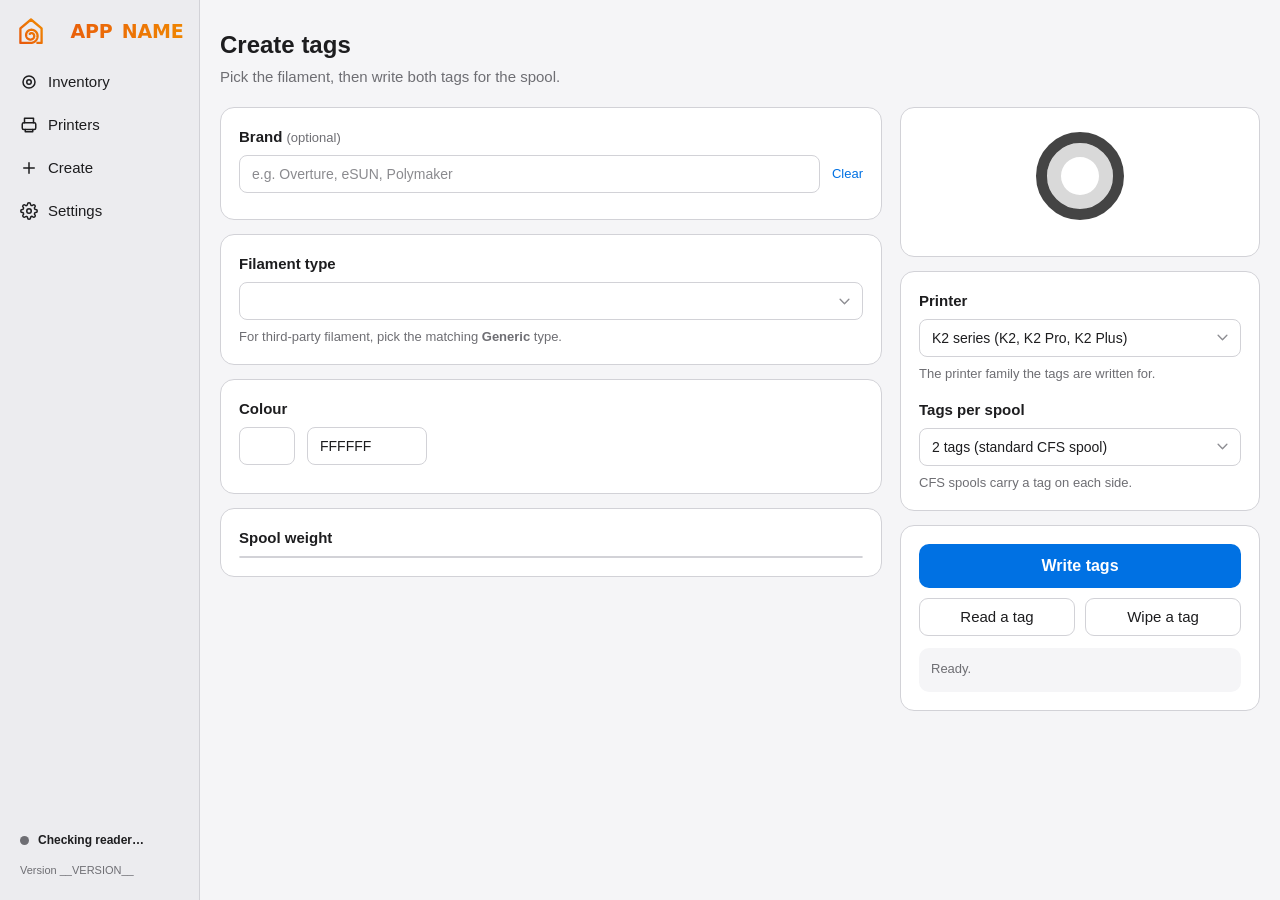
==== commit 0d0b854b: "Brands (trial, local only): pick a brand's filament when writing tags; brand details kept with the s" ====
--- a/web/index.html
+++ b/web/index.html
@@ -22,6 +22,23 @@
 <div class="cgrid">
 <div class="cmain">
   <div class="card">
+    <label class="h" for="brandIn">Brand <span class="mute" style="font-weight:400">(optional)</span></label>
+    <div class="row"><input type="text" id="brandIn" list="brandList" placeholder="e.g. Overture, eSUN, Polymaker" autocomplete="off" style="flex:1">
+      <button class="link" id="brandClear" type="button">Clear</button></div>
+    <datalist id="brandList"></datalist>
+    <div id="bMatWrap" hidden style="margin-top:10px">
+      <select id="bMat"></select>
+      <div class="bcols" id="bCols"></div>
+    </div>
+    <div class="binfo" id="bInfo" hidden><div id="bInfoTxt"></div>
+      <div class="grid2" style="margin-top:8px">
+        <div><div class="lbl">Print speed (from the label, optional)</div><input type="text" id="bSpeed" placeholder="e.g. 50-300 mm/s"></div>
+        <div><div class="lbl">Flow rate (optional)</div><input type="text" id="bFlow" placeholder="e.g. 0.98"></div>
+      </div></div>
+    <p class="mute" id="brandSrc" style="margin:8px 0 0"></p>
+  </div>
+
+  <div class="card">
     <label class="h" for="mat">Filament type</label>
     <select id="mat" class="matsel"></select>
     <p class="mute" style="margin:8px 0 0">For third-party filament, pick the matching <b>Generic</b> type.</p>
@@ -345,7 +362,8 @@
         <datalist id="brands"></datalist></div>
     </div>
     <div class="field"><label class="h">Colour</label>
-      <div class="row"><input type="color" id="ePicker"><input type="text" id="eHex" maxlength="7" style="max-width:120px"></div></div>
+      <div class="row"><input type="color" id="ePicker"><input type="text" id="eHex" maxlength="7" style="max-width:120px">
+        <input type="text" id="eCName" placeholder="Brand's colour name, e.g. Cement Gray" style="flex:1"></div></div>
     <div id="eStockNote"></div>
     <div class="grid2">
       <div class="field"><label class="h" for="eTotal">Spool size (g)</label><input type="number" id="eTotal" min="0" step="1">
@@ -363,6 +381,15 @@
       <div class="mute" id="eWeighOut" style="margin-top:8px"></div>
       <button class="link" id="eTareDefault" style="margin-top:6px">Use this empty-spool weight for new spools</button>
     </div>
+    <div class="field"><label class="h">Print settings <span class="mute" style="font-weight:400">(from the spool's label)</span></label>
+      <div class="grid4">
+        <div><div class="lbl">Nozzle °C</div><input type="text" id="eNozzle" placeholder="190-220"></div>
+        <div><div class="lbl">Bed °C</div><input type="text" id="eBed" placeholder="50-60"></div>
+        <div><div class="lbl">Speed</div><input type="text" id="eSpeed" placeholder="mm/s"></div>
+        <div><div class="lbl">Flow</div><input type="text" id="eFlow" placeholder="0.98"></div>
+      </div>
+      <button class="link" id="eFill" hidden style="margin-top:6px"></button>
+      <div class="mute" id="eFillMsg"></div></div>
     <div class="grid2">
       <div class="field"><label class="h" for="eCost">Cost</label><input type="number" id="eCost" min="0" step="0.01" placeholder="0.00"></div>
       <div class="field"><label class="h" for="eDate">Purchased</label><input type="date" id="eDate"></div>
@@ -378,6 +405,7 @@
 <script>window.CFS_CONFIG=__CONFIG__;</script>
 <script src="js/core.js?v=__VERSION__"></script>
 <script src="js/create.js?v=__VERSION__"></script>
+<script src="js/brands.js?v=__VERSION__"></script>
 <script src="js/inventory.js?v=__VERSION__"></script>
 <script src="js/printers.js?v=__VERSION__"></script>
 <script src="js/settings.js?v=__VERSION__"></script>
--- a/web/style.css
+++ b/web/style.css
@@ -415,7 +415,16 @@
 
 /* Phone access pairing */
 .sheet.pairsheet{max-width:420px;text-align:center}
-.pairsheet .qr{display:grid;place-items:center;margin:12px auto;background:#fff;border-radius:14px;padding:10px;width:max-content}
-.pairsheet .qr svg{display:block;width:260px;height:auto}
+/* shown at its own size (whole pixels per square, white margin built in): scaling blurs it for cameras */
+.pairsheet .qr{display:grid;place-items:center;margin:12px auto;background:#fff;border-radius:10px;width:max-content;max-width:100%;overflow:hidden}
+.pairsheet .qr svg{display:block;image-rendering:pixelated}
 .pairmanual{font-size:13px;max-width:36ch;margin:6px auto 0;text-wrap:balance}
 .pairdone{font-size:17px;font-weight:600;color:var(--ok);margin:18px 0}
+
+/* Create: brand picker */
+.bcols{display:flex;flex-wrap:wrap;gap:6px;margin-top:10px;max-height:240px;overflow:auto}
+.bcol{display:flex;align-items:center;gap:6px;border:1px solid var(--line);background:transparent;color:inherit;border-radius:999px;padding:3px 10px 3px 4px;font:inherit;font-size:13px;cursor:pointer}
+.bcol .sw{width:18px;height:18px;margin:0;flex:none}
+.bcol.sel{border-color:var(--accent,#ff7a3d);box-shadow:0 0 0 1px var(--accent,#ff7a3d)}
+.binfo{margin-top:10px;padding:10px 12px;border-radius:10px;background:rgba(255,122,61,.08);border:1px solid rgba(255,122,61,.25)}
+.grid4{display:grid;grid-template-columns:repeat(4,1fr);gap:8px}
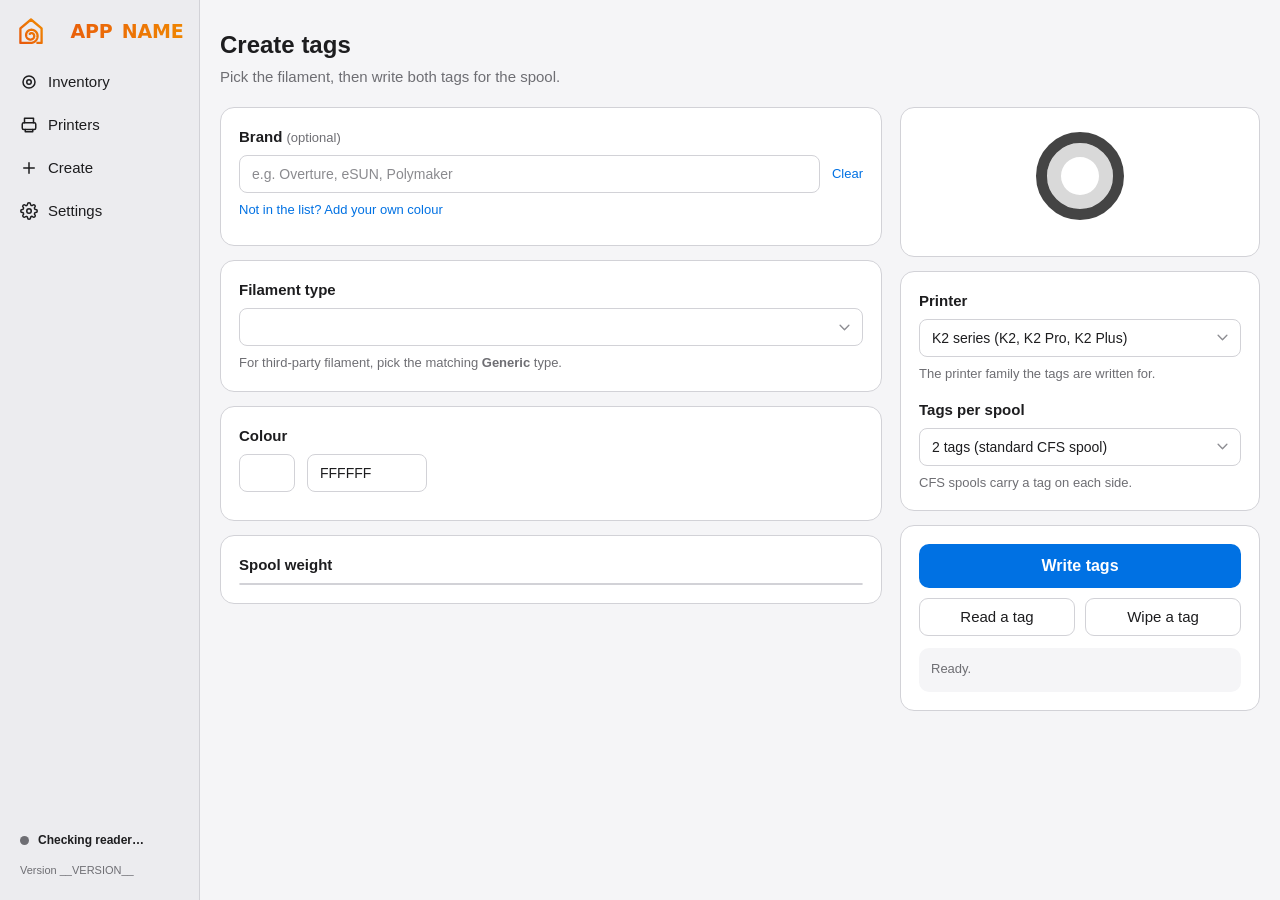
==== commit 75ef02fe: "Brands (trial): add your own colours (★), kept with the inventory; /api/brands/mine for the phone" ====
--- a/web/index.html
+++ b/web/index.html
@@ -27,8 +27,27 @@
       <button class="link" id="brandClear" type="button">Clear</button></div>
     <datalist id="brandList"></datalist>
     <div id="bMatWrap" hidden style="margin-top:10px">
-      <select id="bMat"></select>
+      <div class="row"><select id="bMat" style="flex:1"></select>
+        <input type="search" id="bColQ" placeholder="Find a colour, e.g. brick, stone" autocomplete="off" style="flex:1.4"></div>
       <div class="bcols" id="bCols"></div>
+    </div>
+    <button class="link" id="myOpen" type="button" style="margin-top:8px">Not in the list? Add your own colour</button>
+    <div class="binfo" id="myForm" hidden>
+      <b>Add your own colour</b> <span class="mute">(kept with your inventory, marked ★)</span>
+      <div class="grid2" style="margin-top:8px">
+        <div><div class="lbl">Brand</div><input type="text" id="myBrand" list="brandList"></div>
+        <div><div class="lbl">Material</div><input type="text" id="myMat" placeholder="PLA"></div>
+      </div>
+      <div class="row" style="margin-top:8px"><div style="flex:1"><div class="lbl">Colour name</div><input type="text" id="myName" placeholder="e.g. Rock PLA Jarrah Rock"></div>
+        <div><div class="lbl">Colour</div><div class="row"><input type="color" id="myPick"><input type="text" id="myHex" maxlength="7" style="max-width:90px"></div></div></div>
+      <div class="grid4" style="margin-top:8px">
+        <div><div class="lbl">Nozzle °C</div><input type="text" id="myNozzle" placeholder="190-220"></div>
+        <div><div class="lbl">Bed °C</div><input type="text" id="myBed" placeholder="50-60"></div>
+        <div><div class="lbl">Empty spool g</div><input type="number" id="mySw" min="0" step="1"></div>
+        <div><div class="lbl">Filament g</div><input type="number" id="myW" min="1" step="1" value="1000"></div>
+      </div>
+      <div class="row" style="margin-top:10px"><button class="btn pri" id="mySave" type="button">Save colour</button>
+        <button class="btn" id="myCancel" type="button">Cancel</button><span class="bad" id="myMsg"></span></div>
     </div>
     <div class="binfo" id="bInfo" hidden><div id="bInfoTxt"></div>
       <div class="grid2" style="margin-top:8px">
--- a/web/style.css
+++ b/web/style.css
@@ -428,3 +428,4 @@
 .bcol.sel{border-color:var(--accent,#ff7a3d);box-shadow:0 0 0 1px var(--accent,#ff7a3d)}
 .binfo{margin-top:10px;padding:10px 12px;border-radius:10px;background:rgba(255,122,61,.08);border:1px solid rgba(255,122,61,.25)}
 .grid4{display:grid;grid-template-columns:repeat(4,1fr);gap:8px}
+.bcol .bmat{font-size:11px;opacity:.65;border-left:1px solid var(--line);padding-left:6px}
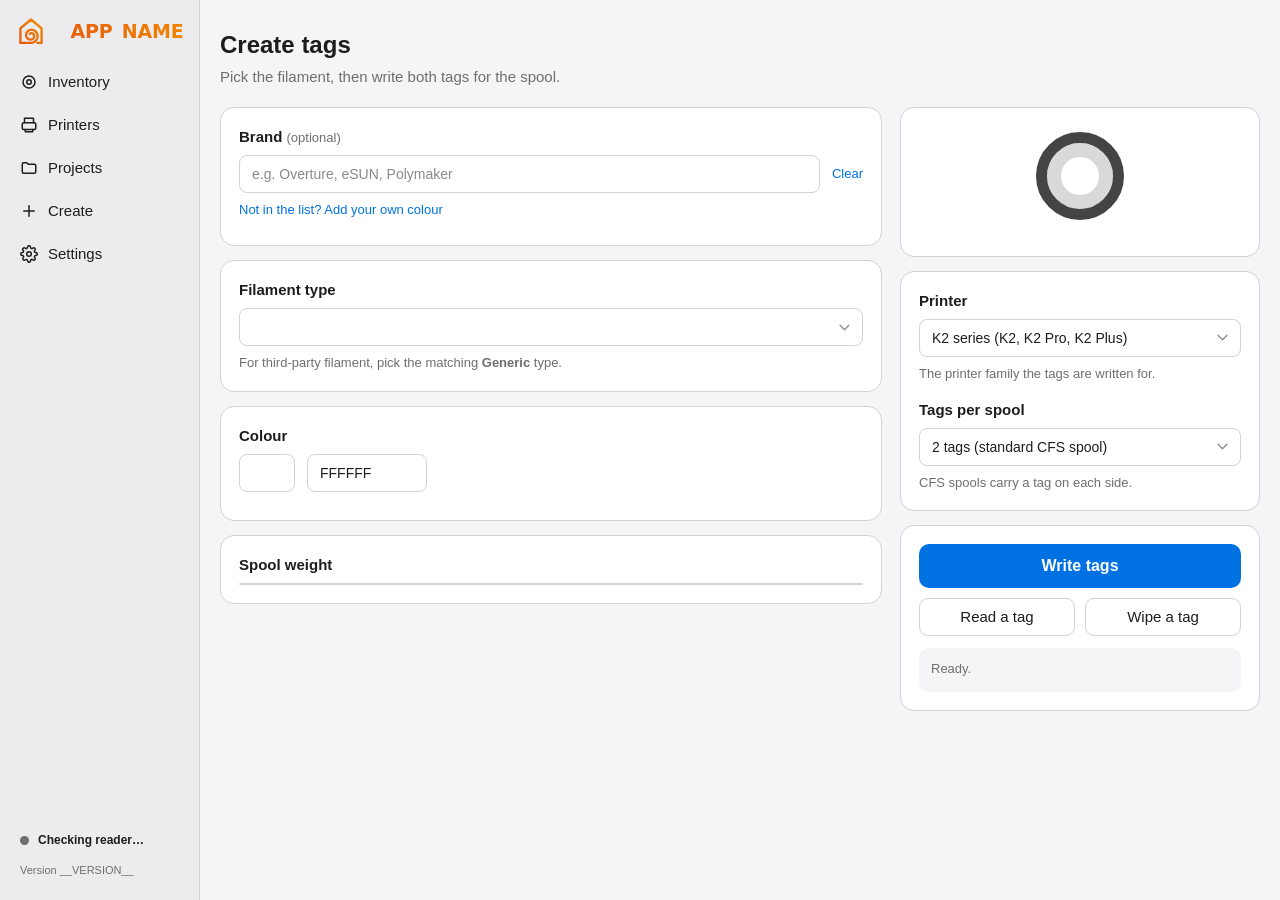
==== commit 85a0e9b2: "2.11.0: Projects - group prints, with the filaments, cost and print time of each" ====
--- a/web/index.html
+++ b/web/index.html
@@ -9,6 +9,7 @@
   <div class="brand"><svg class="mark" viewBox="252 262 520 520" aria-hidden="true"><defs><linearGradient id="markGrad" x1="0" y1="1" x2="1" y2="0"><stop offset="0" class="g0"/><stop offset="1" class="g1"/></linearGradient></defs><path d="M488.5 579.6 L490.2 577.7 L492.1 575.8 L494.1 574.0 L496.3 572.3 L498.6 570.7 L501.0 569.3 L503.6 568.1 L506.3 567.0 L509.1 566.0 L512.0 565.2 L515.0 564.7 L518.0 564.3 L521.1 564.1 L524.3 564.1 L527.5 564.3 L530.7 564.8 L533.9 565.4 L537.1 566.3 L540.3 567.4 L543.4 568.7 L546.5 570.3 L549.5 572.0 L552.5 574.0 L555.3 576.2 L558.0 578.6 L560.6 581.2 L563.0 583.9 L565.3 586.9 L567.4 590.1 L569.3 593.4 L571.0 596.8 L572.5 600.5 L573.8 604.2 L574.8 608.0 L575.6 612.0 L576.2 616.0 L576.5 620.1 L576.5 624.3 L576.2 628.5 L575.7 632.7 L574.9 636.9 L573.8 641.1 L572.5 645.3 L570.8 649.3 L568.9 653.4 L566.7 657.3 L564.3 661.1 L561.6 664.8 L558.6 668.3 L555.3 671.7 L551.9 674.8 L548.2 677.8 L544.3 680.6 L540.1 683.1 L535.8 685.4 L531.3 687.4 L526.7 689.1 L521.9 690.5 L517.0 691.7 L512.0 692.5 L506.9 693.0 L501.7 693.2 L496.5 693.1 L491.3 692.6 L486.1 691.8 L480.9 690.6 L475.7 689.1 L470.6 687.3 L465.6 685.1 L460.7 682.6 L456.0 679.7 L451.3 676.6 L446.9 673.1 L442.7 669.3 L438.7 665.3 L434.9 660.9 L431.4 656.3 L428.2 651.4 L425.2 646.4 L422.6 641.0 L420.3 635.5 L418.3 629.9 L416.7 624.0 L415.5 618.1 L414.6 612.0 L414.1 605.8 L414.1 599.6 L414.4 593.4 L415.1 587.1 L416.2 580.9 L417.7 574.7 L419.6 568.5 L421.9 562.5 L424.7 556.6 L427.8 550.8 L431.3 545.2 L435.1 539.8 L439.3 534.6 L443.9 529.7 L448.8 525.0 L454.0 520.7 L459.6 516.6 L465.4 512.9 L471.4 509.5 L477.7 506.6 L484.3 504.0 L491.0 501.8 L497.8 500.0 L504.9 498.6 L512.0 497.8 L519.2 497.3 L526.5 497.3 L533.8 497.8 L541.1 498.7 L548.3 500.1 L555.5 502.0 L562.7 504.3 L569.6 507.1 L576.5 510.4 L583.1 514.1 L589.6 518.2 L595.8 522.8 L601.7 527.8 L607.3 533.2 L612.6 538.9 L617.6 545.0 L622.2 551.4 L626.4 558.2 L630.2 565.2 L633.5 572.5 L636.4 580.1 L638.8 587.8 L640.8 595.7 L642.2 603.8 L643.1 612.0 L643.5 620.3 L643.4 628.6 L642.8 636.9 L641.6 645.3 L639.9 653.6 L637.7 661.8 L634.9 669.8 L631.6 677.8 L627.8 685.5 L623.5 693.0 L618.8 700.3 L613.5 707.3 L607.8 714.0 L601.6 720.3 L595.0 726.3 L588.0 731.8 L580.7 737.0 L573.0 741.6 L565.0 745.8 L556.7 749.5 L548.1 752.7 L539.4 755.4 L530.4 757.5 L521.3 759.0 L512.0 760.0 L300 760 L300 470 L512 292 L724 470 L724 760 L640 760"/></svg><span class="word">__APP_NAME__</span></div>
   <button data-view="inventory"><svg viewBox="0 0 24 24" fill="none" stroke="currentColor" stroke-width="2" stroke-linecap="round"><circle cx="12" cy="12" r="8"/><circle cx="12" cy="12" r="3"/></svg>Inventory<span class="badge" id="badge" hidden></span></button>
   <button data-view="printer"><svg viewBox="0 0 24 24" fill="none" stroke="currentColor" stroke-width="2" stroke-linecap="round" stroke-linejoin="round"><path d="M6 9V3h12v6"/><rect x="3" y="9" width="18" height="9" rx="2"/><path d="M7 18v3h10v-3"/></svg>Printers<span class="badge" id="pbadge" hidden></span></button>
+  <button data-view="projects"><svg viewBox="0 0 24 24" fill="none" stroke="currentColor" stroke-width="2" stroke-linecap="round" stroke-linejoin="round"><path d="M3 7a2 2 0 0 1 2-2h4l2 2h8a2 2 0 0 1 2 2v8a2 2 0 0 1-2 2H5a2 2 0 0 1-2-2z"/></svg>Projects</button>
   <button data-view="create"><svg viewBox="0 0 24 24" fill="none" stroke="currentColor" stroke-width="2" stroke-linecap="round"><path d="M12 5v14M5 12h14"/></svg>Create</button>
   <button data-view="settings"><svg viewBox="0 0 24 24" fill="none" stroke="currentColor" stroke-width="2" stroke-linecap="round" stroke-linejoin="round"><circle cx="12" cy="12" r="3"/><path d="M19.4 15a1.65 1.65 0 0 0 .33 1.82l.06.06a2 2 0 1 1-2.83 2.83l-.06-.06a1.65 1.65 0 0 0-1.82-.33 1.65 1.65 0 0 0-1 1.51V21a2 2 0 1 1-4 0v-.09A1.65 1.65 0 0 0 9 19.4a1.65 1.65 0 0 0-1.82.33l-.06.06a2 2 0 1 1-2.83-2.83l.06-.06A1.65 1.65 0 0 0 4.68 15a1.65 1.65 0 0 0-1.51-1H3a2 2 0 1 1 0-4h.09A1.65 1.65 0 0 0 4.6 9a1.65 1.65 0 0 0-.33-1.82l-.06-.06a2 2 0 1 1 2.83-2.83l.06.06A1.65 1.65 0 0 0 9 4.6a1.65 1.65 0 0 0 1-1.51V3a2 2 0 1 1 4 0v.09a1.65 1.65 0 0 0 1 1.51 1.65 1.65 0 0 0 1.82-.33l.06-.06a2 2 0 1 1 2.83 2.83l-.06.06A1.65 1.65 0 0 0 19.4 9a1.65 1.65 0 0 0 1.51 1H21a2 2 0 1 1 0 4h-.09a1.65 1.65 0 0 0-1.51 1z"/></svg>Settings</button>
   <button class="support" id="support" hidden title="Support Spoolhouse on Buy Me a Coffee"><img src="img/bmc-button.svg" alt="Buy me a beer"></button>
@@ -180,11 +181,54 @@
       <div class="seg" id="logMode"><button data-m="all">All prints</button><button data-m="needs">Needs attention<span class="cnt" id="logNeeds" hidden></span></button></div>
       <span class="mute" id="logMonth" style="font-size:13px"></span>
       <span class="sp" style="flex:1"></span><button class="fclear" id="pLogRefresh">Refresh</button></div>
+    <div class="prjbar" id="logPrjBar" hidden>
+      <b id="logPrjCount"></b>
+      <select id="logPrjPick"></select>
+      <input type="text" id="logPrjName" maxlength="80" placeholder="New project name" hidden>
+      <button class="btn sm pri" id="logPrjAdd">Add to project</button>
+      <button class="link" id="logPrjClear">Clear</button>
+      <span class="mute" id="logPrjMsg"></span>
+    </div>
     <div class="scroll"><table class="tbl" id="pLog"></table></div>
     <div style="text-align:center;margin-top:10px"><button class="btn sm" id="pLogMore" hidden>Load older prints</button></div>
     <p class="mute" style="margin:10px 0 0">Grams are estimated from filament length (1.75 mm) and the material's density. "From" shows which spools each print was charged to. "Needs attention" lists prints not yet charged to a spool: use Charge to pick the spool(s), or Skip if your spool amounts already include it. Edit fixes any print's charges.</p>
     </div>
   </div>
+</div>
+</div></section>
+
+<section class="view" id="view-projects" hidden><div class="wrap xwide">
+<div id="prjList">
+  <div class="head">
+    <div><h1>Projects</h1><p class="sub" style="margin:0">Group prints together to see the filament, time and cost that went into each project.</p></div>
+    <div class="actions"><button class="btn pri" id="prjNew">+ New project</button></div>
+  </div>
+  <div class="card" id="prjNewCard" hidden>
+    <label class="h" for="prjNewName">New project</label>
+    <div class="row"><input type="text" id="prjNewName" maxlength="80" placeholder="e.g. Desk organiser" style="flex:1">
+      <button class="btn" id="prjNewCancel">Cancel</button><button class="btn pri" id="prjNewSave">Create</button></div>
+  </div>
+  <div class="card" style="padding:0"><div class="scroll"><table class="tbl" id="prjTable"></table></div></div>
+  <p class="mute" style="margin:10px 2px 0">Add prints from a printer's print log: tick the prints, then choose a project.</p>
+</div>
+<div id="prjDetail" hidden>
+  <button class="backlink" id="prjBack">‹ All projects</button>
+  <div class="head">
+    <div><h1 id="prjName">Project</h1><p class="sub" style="margin:0" id="prjMeta"></p></div>
+    <div class="actions"><button class="btn" id="prjRename">Rename</button><button class="btn" id="prjDelete">Delete</button></div>
+  </div>
+  <div class="card" id="prjRenameCard" hidden>
+    <div class="row"><input type="text" id="prjRenameIn" maxlength="80" style="flex:1">
+      <button class="btn" id="prjRenameCancel">Cancel</button><button class="btn pri" id="prjRenameSave">Save</button></div>
+  </div>
+  <div class="stats prjstats">
+    <div class="stat"><div class="k">Prints</div><div class="v" id="prjPrints">0</div><div class="s" id="prjPrintsSub"></div></div>
+    <div class="stat"><div class="k">Print time</div><div class="v" id="prjTime">0m</div><div class="s"></div></div>
+    <div class="stat"><div class="k">Filament used</div><div class="v" id="prjGrams">0 g</div><div class="s" id="prjGramsSub"></div></div>
+    <div class="stat"><div class="k">Filament cost</div><div class="v" id="prjCost">—</div><div class="s" id="prjCostSub"></div></div>
+  </div>
+  <div class="card"><label class="h">Filaments</label><div class="scroll"><table class="tbl" id="prjFil"></table></div></div>
+  <div class="card"><label class="h">Prints</label><div class="scroll"><table class="tbl" id="prjJobs"></table></div></div>
 </div>
 </div></section>
 
@@ -271,8 +315,9 @@
 
 <div class="updcard" id="updCard" role="status" hidden>
   <div class="updtitle" id="updTitle"></div>
-  <div class="mute" id="updText"></div>
-  <div class="updbtns"><button class="btn sm pri" id="updGet">Download</button><button class="btn sm" id="updLater">Later</button><button class="btn sm" id="updSkip">Skip this version</button></div>
+  <div class="mute"><span id="updText"></span> <button class="linkbtn" id="updNotes" type="button">What's new</button></div>
+  <div class="updprog" id="updProg" hidden><div class="bar"><i id="updBar"></i></div><div class="mute" id="updStage"></div></div>
+  <div class="updbtns" id="updBtns"><button class="btn sm pri" id="updInstall" hidden>Update</button><button class="btn sm pri" id="updGet">Download</button><button class="btn sm" id="updLater">Later</button><button class="btn sm" id="updSkip">Skip this update</button></div>
 </div>
 
 <div class="selbar" id="selbar" hidden>
@@ -308,6 +353,8 @@
     </div>
     <p class="abcredit">The CFS tag format comes from the reverse-engineering work in
       <button class="linkbtn" data-link="credits">DnG-Crafts/K2-RFID</button>. Thank you!</p>
+    <p class="abcredit">Brands' colours and temperatures come from
+      <button class="linkbtn" data-link="spoolmandb">SpoolmanDB</button> (MIT licence).</p>
     <p class="abcredit mute">Licensed under the <button class="linkbtn" data-link="licence">GNU GPL v3.0</button>.
       Not affiliated with or endorsed by Creality.</p>
     <button class="abbmc" id="abSupport" title="Support Spoolhouse on Buy Me a Coffee"><img src="img/bmc-button.svg" alt="Buy me a beer"></button>
@@ -432,6 +479,7 @@
 <script src="js/about.js?v=__VERSION__"></script>
 <script src="js/phone.js?v=__VERSION__"></script>
 <script src="js/printlog.js?v=__VERSION__"></script>
+<script src="js/projects.js?v=__VERSION__"></script>
 <script src="js/printer-edit.js?v=__VERSION__"></script>
 <script src="js/main.js?v=__VERSION__"></script>
 </body></html>
--- a/web/style.css
+++ b/web/style.css
@@ -67,7 +67,7 @@
 input[type=checkbox]{accent-color:var(--acc);width:15px;height:15px;margin:0;flex:none}
 .row{display:flex;gap:12px;align-items:center}
 .grid2{display:grid;grid-template-columns:1fr 1fr;gap:14px}
-.swatches{display:grid;grid-template-columns:repeat(12,1fr);gap:6px;margin-top:10px}
+.swatches{display:grid;grid-template-columns:repeat(12,minmax(0,1fr));gap:6px;margin-top:10px}
 /* Create: one column when narrow; on wide windows the choices sit left and a summary panel
    (preview, printer/tags, Write) stays in view on the right. Sized by Create's own width. */
 .cwrap{max-width:1180px;container-type:inline-size}
@@ -83,9 +83,9 @@
 }
 @container (min-width:1000px){.cgrid{grid-template-columns:minmax(0,1fr) 360px}}
 /* swatches follow the width of the choices column */
-@container (max-width:520px){.swatches{grid-template-columns:repeat(8,1fr)}}
-@container (max-width:340px){.swatches{grid-template-columns:repeat(6,1fr)}}
-.sw{aspect-ratio:1;border-radius:6px;border:1px solid var(--line);cursor:pointer}
+@container (max-width:520px){.swatches{grid-template-columns:repeat(8,minmax(0,1fr))}}
+@container (max-width:340px){.swatches{grid-template-columns:repeat(6,minmax(0,1fr))}}
+.sw{aspect-ratio:1;min-width:0;padding:0;border-radius:6px;border:1px solid var(--line);cursor:pointer}
 .sw.sel{outline:2px solid var(--acc);outline-offset:2px}
 input[type=color]{width:56px;height:var(--ctl);box-sizing:border-box;border:1px solid var(--line);border-radius:8px;background:var(--card);padding:4px;cursor:pointer;flex:none;-webkit-appearance:none;appearance:none}
 input[type=color]::-webkit-color-swatch-wrapper{padding:0}
@@ -429,3 +429,27 @@
 .binfo{margin-top:10px;padding:10px 12px;border-radius:10px;background:rgba(255,122,61,.08);border:1px solid rgba(255,122,61,.25)}
 .grid4{display:grid;grid-template-columns:repeat(4,1fr);gap:8px}
 .bcol .bmat{font-size:11px;opacity:.65;border-left:1px solid var(--line);padding-left:6px}
+
+/* installing an update: a progress bar in the update card */
+.updprog{display:grid;gap:6px;margin-top:10px}
+.updprog .bar{height:6px;border-radius:99px;background:var(--track);overflow:hidden}
+.updprog .bar i{display:block;height:100%;width:0;background:var(--acc);transition:width .3s}
+
+/* R, G and B boxes after a hex colour box (rgbBoxes in core.js) */
+.rgb{display:inline-flex;gap:6px;align-items:center}
+.rgbl{display:inline-flex;gap:4px;align-items:center;font-size:12px}
+.rgbin{width:62px}
+
+/* projects */
+.tbl tr.click{cursor:pointer}.tbl tr.click:hover td{background:color-mix(in srgb,var(--acc) 6%,transparent)}
+.tbl tr.total td{font-weight:700;border-bottom:0}
+.tbl .filcell{display:flex;align-items:center;gap:8px}
+.tbl th.pick,.tbl td.pick{width:28px;padding-right:0}
+.tbl td.prjempty{padding:18px 12px}
+.prjstats{grid-template-columns:repeat(4,1fr)}
+@media (max-width:700px){.prjstats{grid-template-columns:repeat(2,1fr)}}
+.prjbar{display:flex;align-items:center;gap:10px;flex-wrap:wrap;margin-bottom:8px;padding:8px 10px;border-radius:9px;
+  background:color-mix(in srgb,var(--acc) 9%,transparent);border:1px solid color-mix(in srgb,var(--acc) 30%,transparent);font-size:13px}
+.prjbar select,.prjbar input{height:var(--ctl-sm);font-size:13px;max-width:220px}
+.prjchip{border:1px solid var(--line);background:transparent;color:var(--ink);border-radius:999px;padding:2px 9px;font:inherit;font-size:12px;cursor:pointer;white-space:nowrap}
+.prjchip:hover{border-color:var(--acc);color:var(--acc)}
